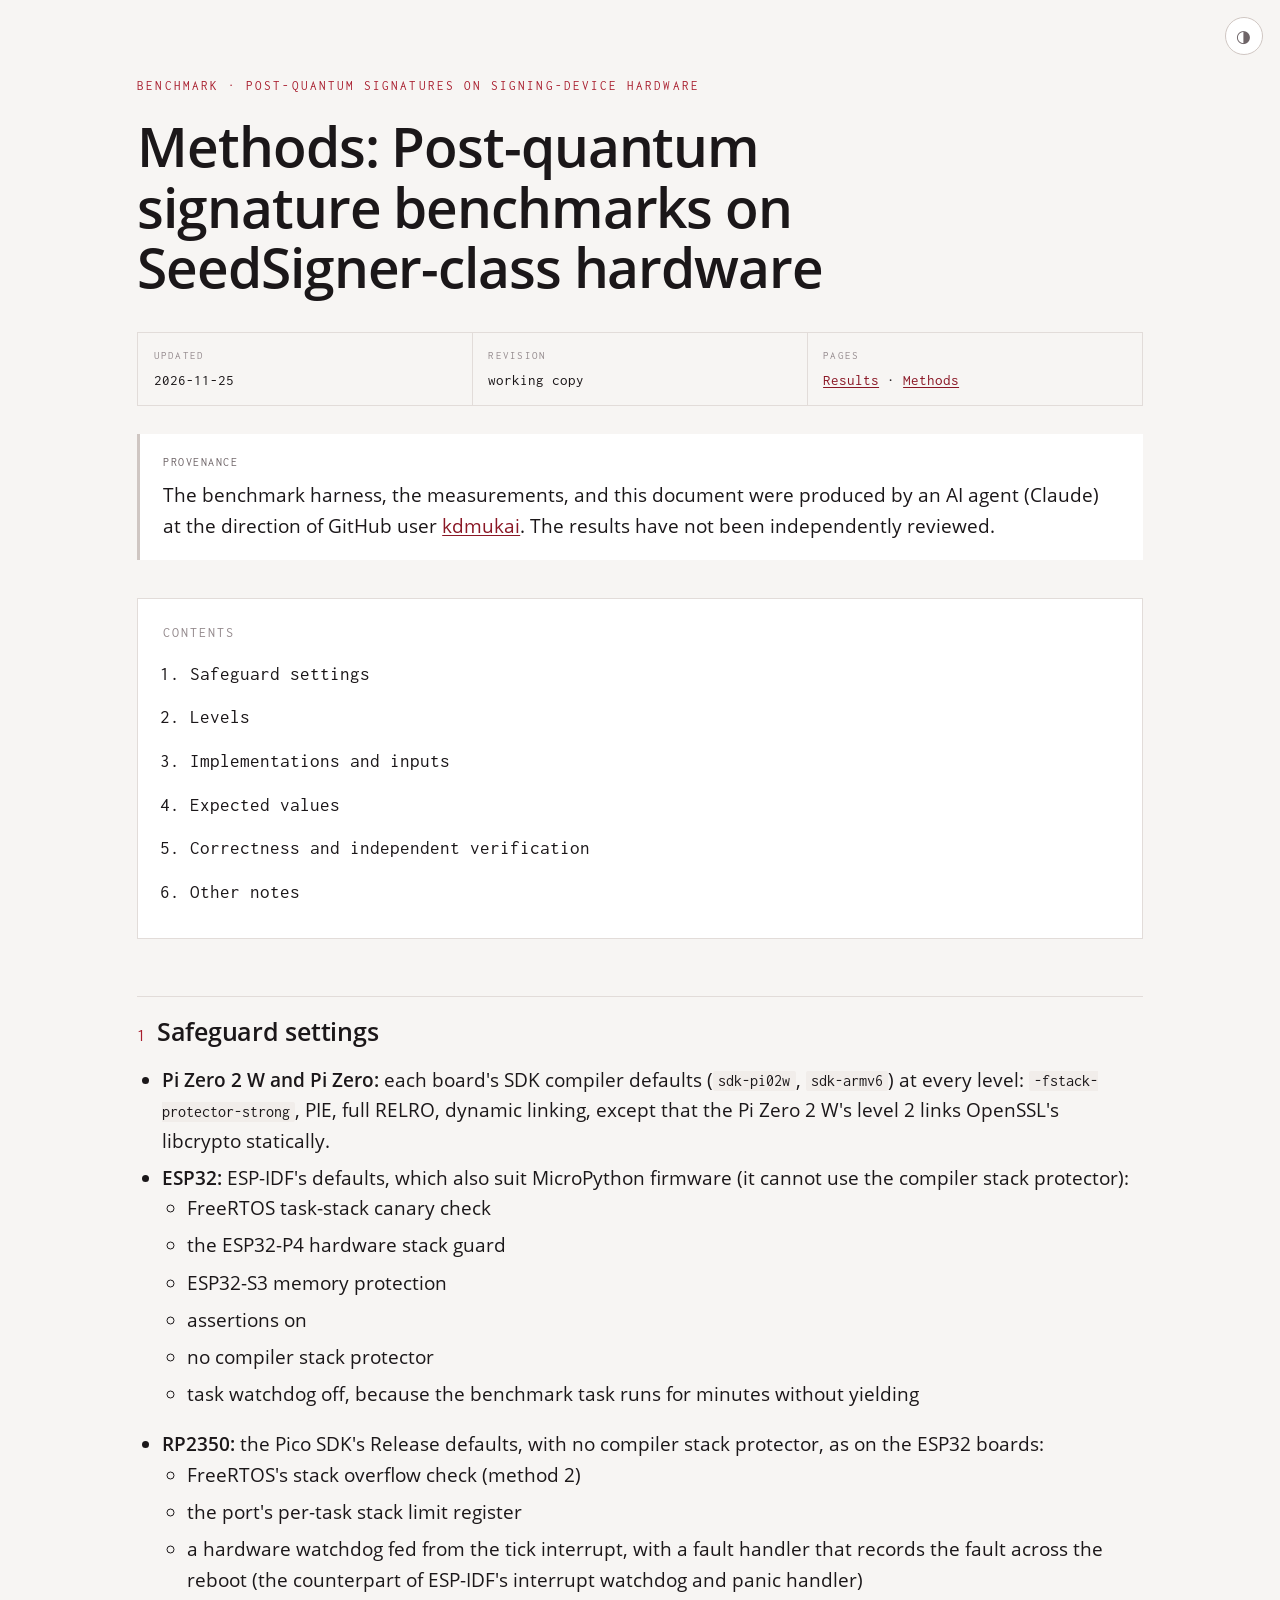
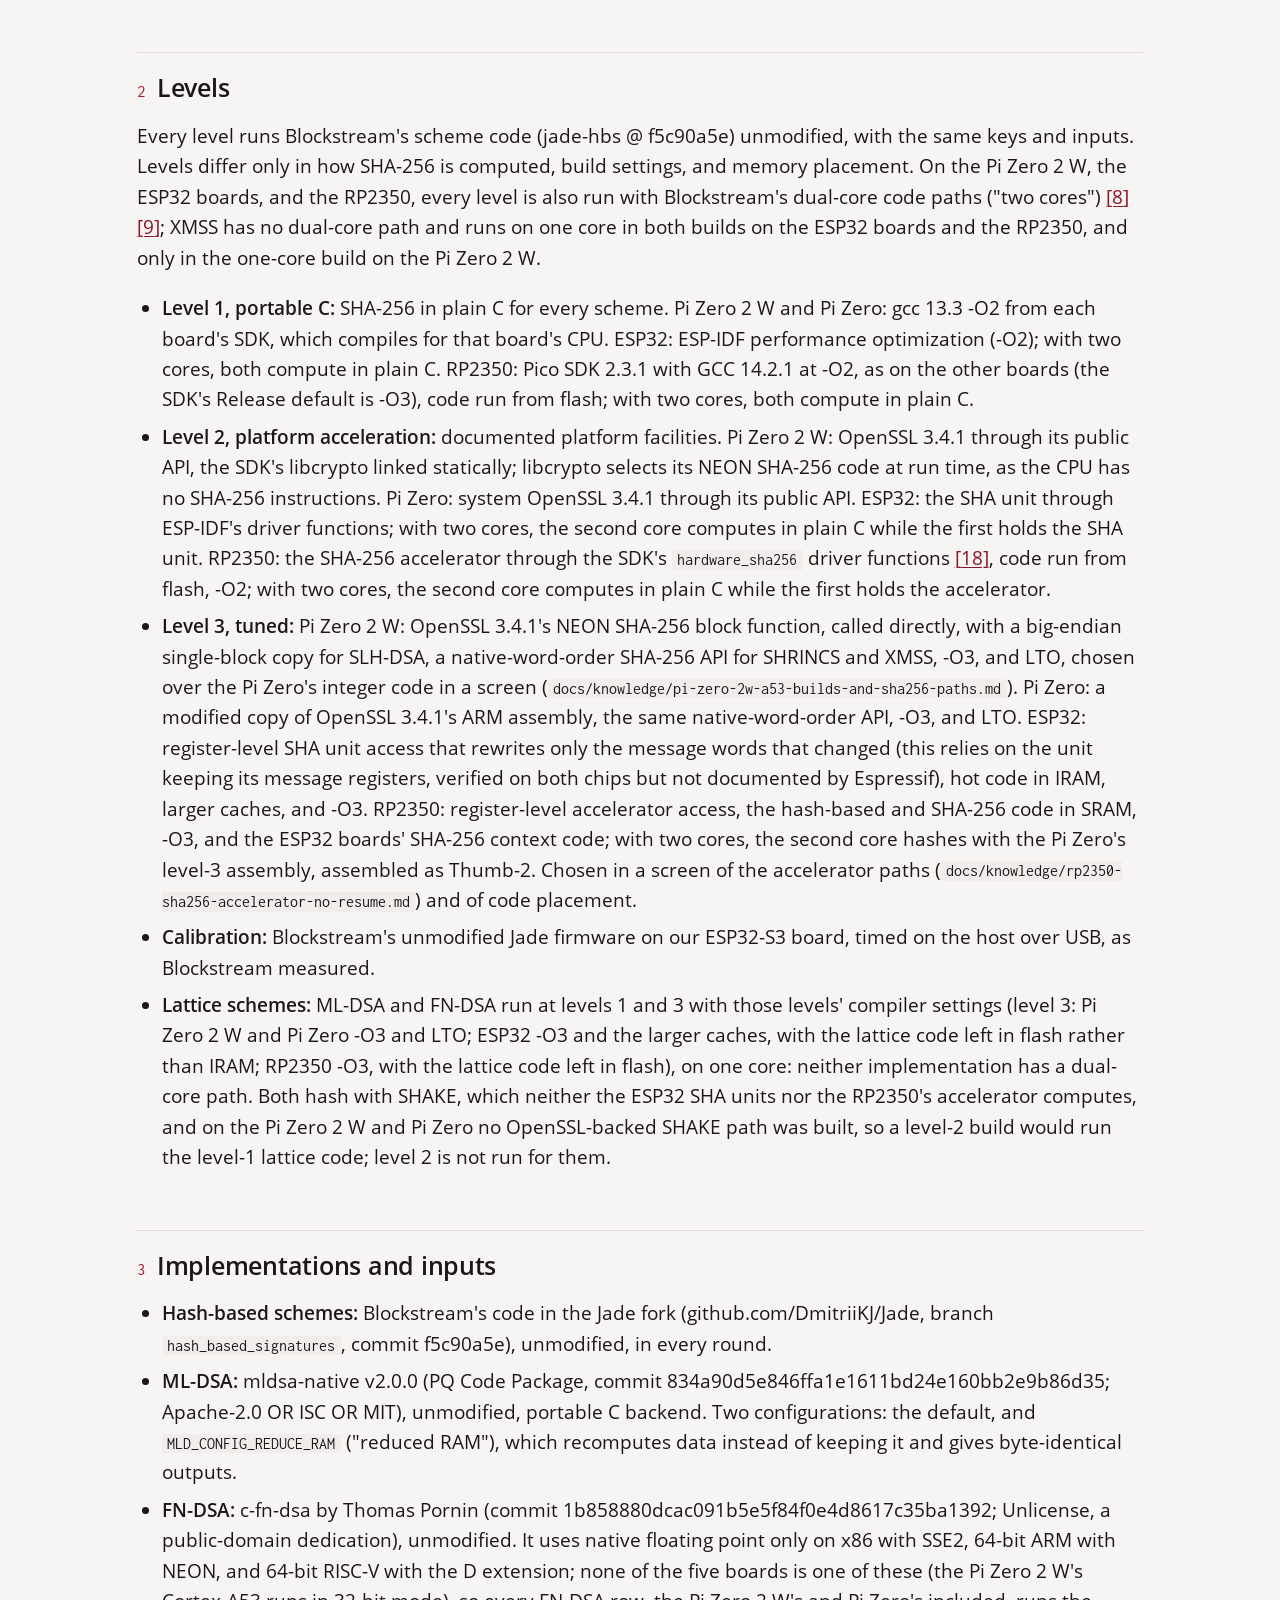
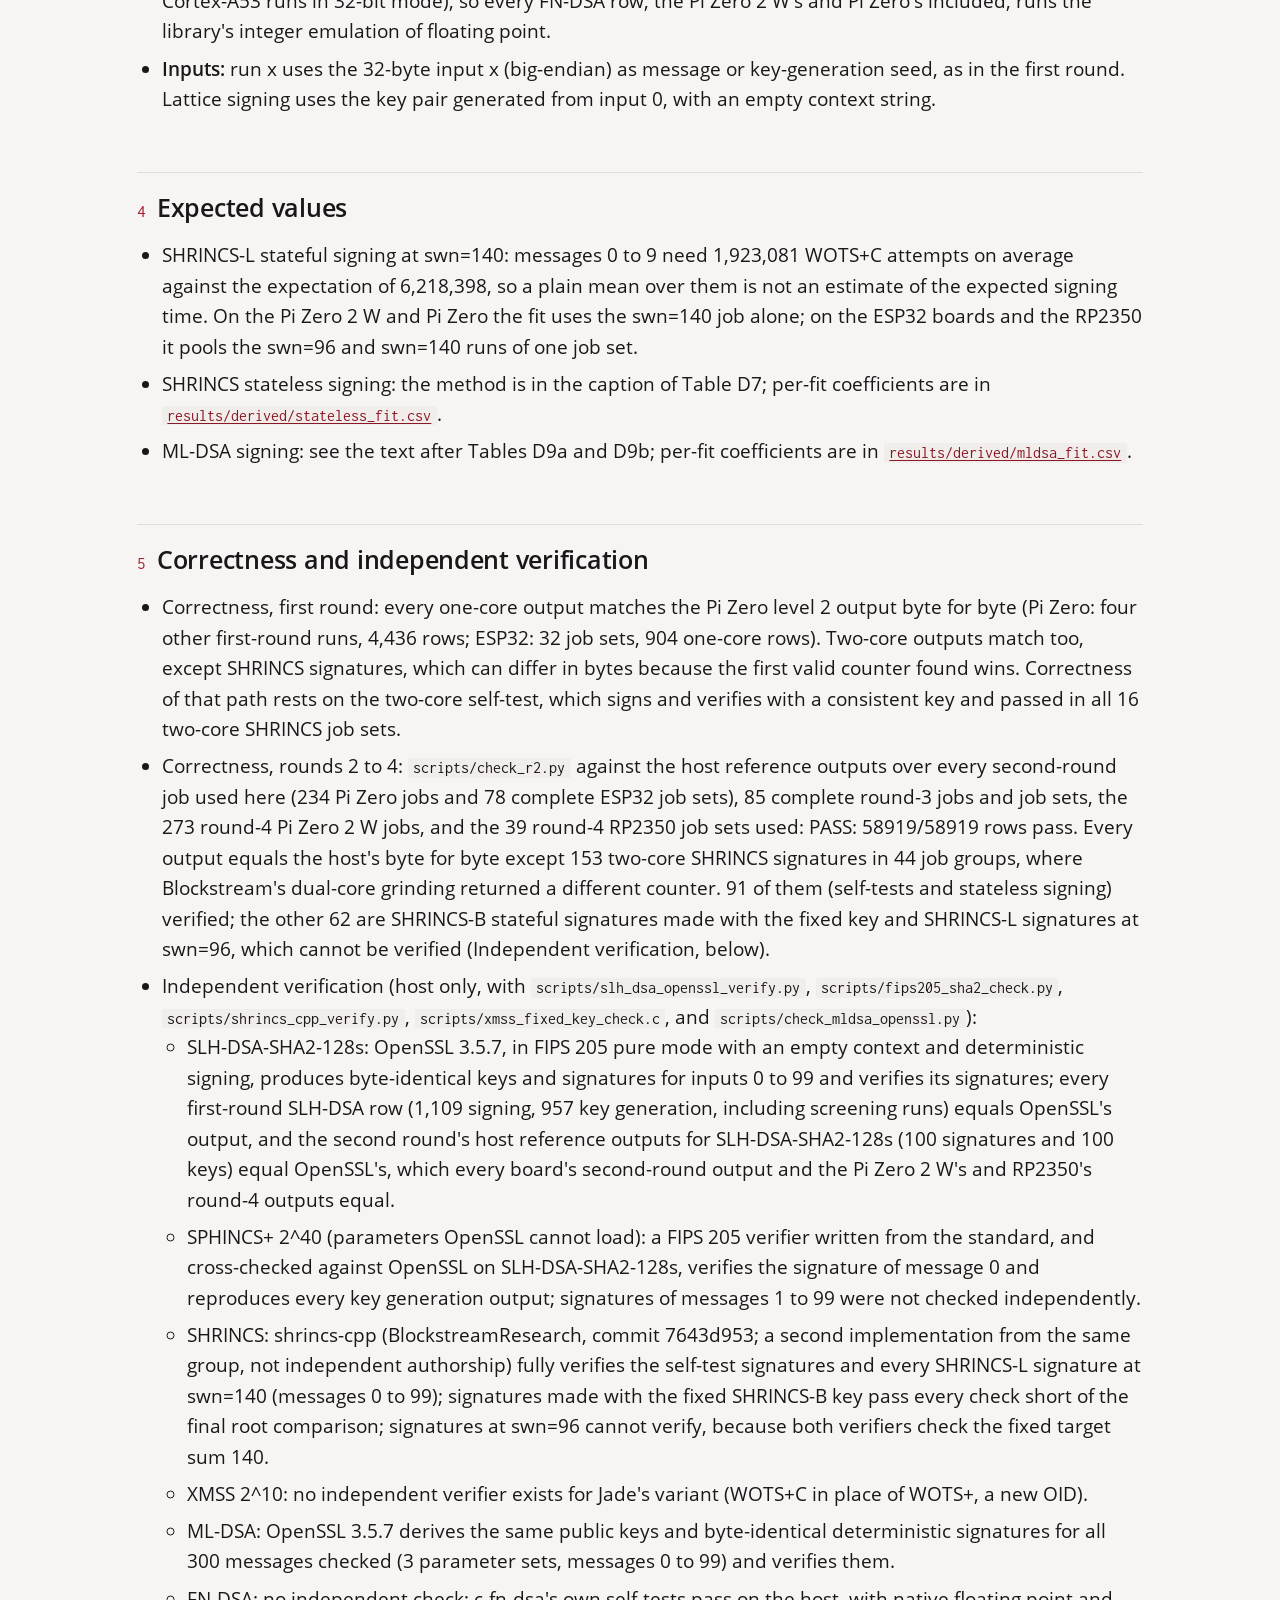
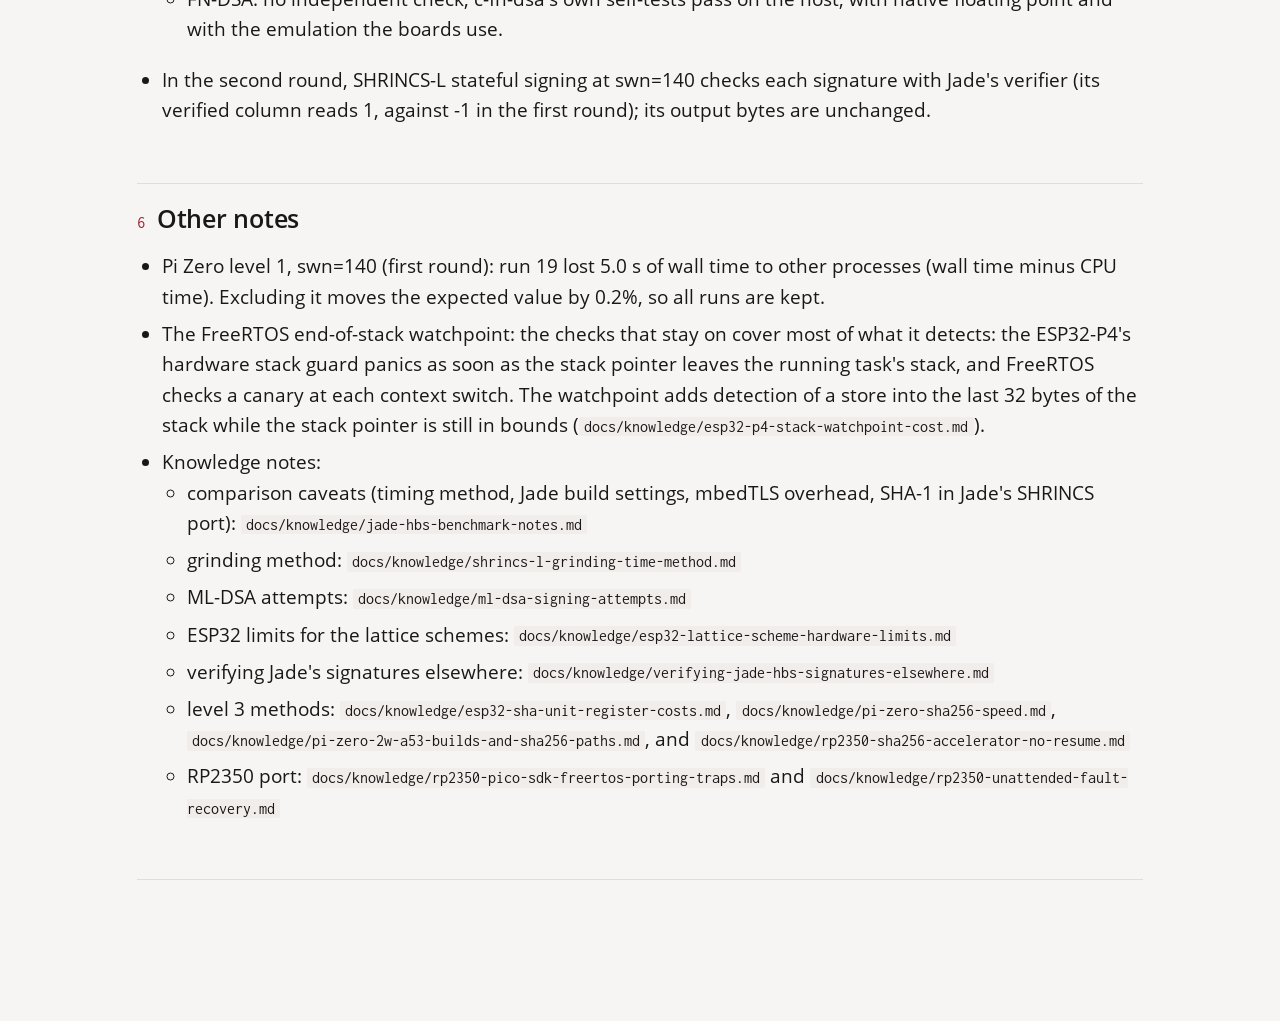
==== methods.html @ 415ad028 "Initial publication: post-quantum signature benchmarks on five boards Benchmark harnesses for the Pi" ====
<!doctype html>
<html lang="en">
<head>
<meta charset="utf-8">
<meta name="viewport" content="width=device-width, initial-scale=1">
<title>Methods: Post-quantum signature benchmarks on SeedSigner-class hardware</title>
<link rel="stylesheet" href="assets/fonts.css">
<link rel="stylesheet" href="assets/series.css">
<style>
/* Page width (owner, 2026-11-24): the series' 72ch column is narrow on a desktop screen.
   55rem is close to GitHub's 980px content width at the laptop font size; phones are
   unaffected, since the column already fills the screen there. */
:root{ --measure:55rem; }
.tablewrap td.num, .tablewrap th.num{ text-align:right; }
.tablewrap th{ white-space:normal; font-family:var(--sans); font-size:.86rem;
  letter-spacing:0; text-transform:none; color:var(--ink); font-weight:650;
  line-height:1.3; vertical-align:bottom; }
.tablewrap .nw{ white-space:nowrap; }
.tablewrap tr.gap td{ height:1.1rem; padding:0; border:0; background:none; }
.tablewrap td.child{ padding-left:1.9rem; }
.tablewrap.summary{ max-width:36rem; }
.tablewrap.summary table{ font-size:1.12rem; }
.tablewrap.summary td{ padding:.6rem 1rem; vertical-align:baseline; }
.tablewrap.summary td.child{ padding-left:2rem; }
.tablewrap.summary td.num{ font-family:var(--sans); font-size:1.4rem; font-weight:700;
  color:var(--ink); font-variant-numeric:tabular-nums; }
:root{ --gain:#00875a; --loss:#d64545; }
@media (prefers-color-scheme:dark){ :root:not([data-theme="light"]){ --gain:#1fa37f;
  --loss:#e35d5d; } }
:root[data-theme="dark"]{ --gain:#1fa37f; --loss:#e35d5d; }
.cbars{ margin:1.6rem 0; }
.cbar-title{ font-family:var(--sans); font-size:1.12rem; font-weight:700; line-height:1.35;
  color:var(--ink); padding:.7rem .75rem .65rem; background:var(--raised);
  border-top:3px solid var(--accent); }
.cbar-grid{ display:grid; grid-template-columns:max-content 1fr; }
.cbar-row{ display:contents; }
.cbar-name, .cbar-plot{ border-bottom:1px solid var(--rule); }
.cbar-name{ padding:.55rem .75rem; font-size:1.04rem; line-height:1.3; white-space:nowrap;
  display:flex; align-items:center; }
.cbar-plot{ position:relative; min-height:2.6rem; }
.cbar-plot::before{ content:""; position:absolute; top:0; bottom:-1px; left:var(--x0);
  margin-left:-1px; border-left:2px solid var(--ink); }
.cbar-axis .cbar-name, .cbar-axis .cbar-plot{ border-bottom:1px solid var(--rule-strong); }
.cbar-axis .cbar-plot{ min-height:2rem; }
@media (max-width:560px){
  .cbar-grid{ grid-template-columns:1fr; }
  .cbar-name{ white-space:normal; border-bottom:0; padding:.5rem .5rem 0; }
  .cbar-axis .cbar-name{ display:none; }
  .cbar-plot{ min-height:2.3rem; }
}
.cbar{ position:absolute; top:50%; height:20px; margin-top:-10px; }
.cbar.up{ background:var(--gain); border-radius:0 4px 4px 0; }
.cbar.down{ background:var(--loss); border-radius:4px 0 0 4px; }
.cbar-break{ position:absolute; top:-4px; bottom:-4px; width:6px; margin-left:-3px;
  background:var(--ground); transform:skewX(-24deg); }
.cbar-val, .cbar-dir{ position:absolute; top:50%; transform:translateY(-50%);
  white-space:nowrap; }
.cbar-val{ font-weight:700; font-size:1.12rem; color:var(--ink);
  font-variant-numeric:tabular-nums; }
.cbar-val.muted{ font-weight:400; color:var(--muted); font-size:1rem; }
.cbar-dir{ font-size:.82rem; color:var(--muted); }
.cbar-note{ font-size:.82rem; color:var(--muted); margin:.6rem 0 .3rem; }
.cbar-table summary{ cursor:pointer; font-size:.86rem; color:var(--muted); }
.tablewrap.summary td.num.up{ color:var(--pass); }
.tablewrap.summary td.num.down{ color:var(--accent); }
.tablewrap.summary th{ font-size:1rem; }
.tablewrap.summary caption{ font-size:1.12rem; }
.tablewrap caption{ caption-side:top; text-align:left; font-family:var(--sans);
  font-size:1rem; font-weight:700; line-height:1.35; color:var(--ink);
  padding:.7rem .75rem .65rem; background:var(--raised);
  border-top:3px solid var(--accent); }
.tablewrap tr.group td{ background:var(--raised); color:var(--ink); padding-top:.5rem;
  padding-bottom:.5rem; border-top:1px solid var(--rule-strong);
  border-bottom:1px solid var(--rule-strong); }
.tablewrap .fnwrap{ white-space:normal; }
section.footnotes{ margin-top:3rem; font-size:.86rem; color:var(--muted); }
section.footnotes ol{ padding-left:1.4rem; }
hr.footnotes-sep{ border:0; border-top:1px solid var(--rule); margin:3rem 0 1rem; }
.footnote-ref a, .footnote-backref{ text-decoration:none; }
</style>
</head>
<body>
<button class="themetoggle" type="button" aria-label="Toggle light and dark theme">&#9681;</button>
<div class="wrap">

<header class="masthead">
  <p class="eyebrow">Benchmark &middot; Post-quantum signatures on signing-device hardware</p>
  <h1>Methods: Post-quantum signature benchmarks on SeedSigner-class hardware</h1>
  <dl class="meta">
    <div><dt>Updated</dt><dd>2026-11-25</dd></div>
    <div><dt>Revision</dt><dd><span data-deploy-rev>working copy</span></dd></div>
    <div><dt>Pages</dt><dd><a href="index.html">Results</a> &middot; <a href="methods.html">Methods</a></dd></div>
  </dl>
  <div class="note"><span class="tag">Provenance</span>
  <p>The benchmark harness, the measurements, and this document were produced by an AI agent (Claude) at the direction of GitHub user <a href="https://github.com/kdmukai">kdmukai</a>. The results have not been independently reviewed.</p></div>
</header>

<nav class="toc">
  <span class="tag">Contents</span>
  <ol start="1">
    <li><a href="#safeguard-settings">Safeguard settings</a></li>
    <li><a href="#levels">Levels</a></li>
    <li><a href="#implementations-and-inputs">Implementations and inputs</a></li>
    <li><a href="#expected-values">Expected values</a></li>
    <li><a href="#correctness-and-independent-verification">Correctness and independent verification</a></li>
    <li><a href="#other-notes">Other notes</a></li>
  </ol>
</nav>

<h2 id="safeguard-settings"><a class="anchor" href="#safeguard-settings"><span class="num">1</span>Safeguard settings</a></h2>
<ul>
<li><strong>Pi Zero 2 W and Pi Zero:</strong> each board's SDK compiler defaults (<code>sdk-pi02w</code>,
<code>sdk-armv6</code>) at every level: <code>-fstack-protector-strong</code>, PIE, full RELRO, dynamic
linking, except that the Pi Zero 2 W's level 2 links OpenSSL's libcrypto statically.</li>
<li><strong>ESP32:</strong> ESP-IDF's defaults, which also suit MicroPython firmware (it cannot use the
compiler stack protector):
<ul>
<li>FreeRTOS task-stack canary check</li>
<li>the ESP32-P4 hardware stack guard</li>
<li>ESP32-S3 memory protection</li>
<li>assertions on</li>
<li>no compiler stack protector</li>
<li>task watchdog off, because the benchmark task runs for minutes without yielding</li>
</ul>
</li>
<li><strong>RP2350:</strong> the Pico SDK's Release defaults, with no compiler stack protector, as on the
ESP32 boards:
<ul>
<li>FreeRTOS's stack overflow check (method 2)</li>
<li>the port's per-task stack limit register</li>
<li>a hardware watchdog fed from the tick interrupt, with a fault handler that records the
fault across the reboot (the counterpart of ESP-IDF's interrupt watchdog and panic
handler)</li>
</ul>
</li>
</ul>
<h2 id="levels"><a class="anchor" href="#levels"><span class="num">2</span>Levels</a></h2>
<p>Every level runs Blockstream's scheme code (jade-hbs @ f5c90a5e) unmodified, with the same
keys and inputs. Levels differ only in how SHA-256 is computed, build settings, and memory
placement. On the Pi Zero 2 W, the ESP32 boards, and the RP2350, every level is also run
with Blockstream's dual-core code paths (&quot;two cores&quot;) <a class="fnref" href="index.html#fn-8">[8]</a> <a class="fnref" href="index.html#fn-9">[9]</a>; XMSS has no dual-core path
and runs on one core in both builds on the ESP32 boards and the RP2350, and only in the
one-core build on the Pi Zero 2 W.</p>
<ul>
<li><strong>Level 1, portable C:</strong> SHA-256 in plain C for every scheme. Pi Zero 2 W and Pi Zero:
gcc 13.3 -O2 from each board's SDK, which compiles for that board's CPU. ESP32: ESP-IDF
performance optimization (-O2); with two cores, both compute in plain C. RP2350: Pico
SDK 2.3.1 with GCC 14.2.1 at -O2, as on the other boards (the SDK's Release default is
-O3), code run from flash; with two cores, both compute in plain C.</li>
<li><strong>Level 2, platform acceleration:</strong> documented platform facilities. Pi Zero 2 W: OpenSSL
3.4.1 through its public API, the SDK's libcrypto linked statically; libcrypto selects
its NEON SHA-256 code at run time, as the CPU has no SHA-256 instructions. Pi Zero:
system OpenSSL 3.4.1 through its public API. ESP32: the SHA unit through ESP-IDF's
driver functions; with two cores, the second core computes in plain C while the first
holds the SHA unit. RP2350: the SHA-256 accelerator through the SDK's <code>hardware_sha256</code>
driver functions <a class="fnref" href="index.html#fn-18">[18]</a>, code run from flash, -O2; with two cores, the second core
computes in plain C while the first holds the accelerator.</li>
<li><strong>Level 3, tuned:</strong> Pi Zero 2 W: OpenSSL 3.4.1's NEON SHA-256 block function, called
directly, with a big-endian single-block copy for SLH-DSA, a native-word-order SHA-256
API for SHRINCS and XMSS, -O3, and LTO, chosen over the Pi Zero's integer code in a
screen (<code>docs/knowledge/pi-zero-2w-a53-builds-and-sha256-paths.md</code>). Pi Zero: a modified
copy of OpenSSL 3.4.1's ARM assembly, the same native-word-order API, -O3, and LTO.
ESP32: register-level SHA unit access that rewrites only the message words that changed
(this relies on the unit keeping its message registers, verified on both chips but not
documented by Espressif), hot code in IRAM, larger caches, and -O3. RP2350:
register-level accelerator access, the hash-based and SHA-256 code in SRAM, -O3, and the
ESP32 boards' SHA-256 context code; with two cores, the second core hashes with the Pi
Zero's level-3 assembly, assembled as Thumb-2. Chosen in a screen of the accelerator
paths (<code>docs/knowledge/rp2350-sha256-accelerator-no-resume.md</code>) and of code placement.</li>
<li><strong>Calibration:</strong> Blockstream's unmodified Jade firmware on our ESP32-S3 board, timed on
the host over USB, as Blockstream measured.</li>
<li><strong>Lattice schemes:</strong> ML-DSA and FN-DSA run at levels 1 and 3 with those levels' compiler
settings (level 3: Pi Zero 2 W and Pi Zero -O3 and LTO; ESP32 -O3 and the larger caches,
with the lattice code left in flash rather than IRAM; RP2350 -O3, with the lattice code
left in flash), on one core: neither implementation has a dual-core path. Both hash with
SHAKE, which neither the ESP32 SHA units nor the RP2350's accelerator computes, and on
the Pi Zero 2 W and Pi Zero no OpenSSL-backed SHAKE path was built, so a level-2 build
would run the level-1 lattice code; level 2 is not run for them.</li>
</ul>
<h2 id="implementations-and-inputs"><a class="anchor" href="#implementations-and-inputs"><span class="num">3</span>Implementations and inputs</a></h2>
<ul>
<li><strong>Hash-based schemes:</strong> Blockstream's code in the Jade fork (github.com/DmitriiKJ/Jade,
branch <code>hash_based_signatures</code>, commit f5c90a5e), unmodified, in every round.</li>
<li><strong>ML-DSA:</strong> mldsa-native v2.0.0 (PQ Code Package, commit
834a90d5e846ffa1e1611bd24e160bb2e9b86d35; Apache-2.0 OR ISC OR MIT), unmodified,
portable C backend. Two configurations: the default, and <code>MLD_CONFIG_REDUCE_RAM</code>
(&quot;reduced RAM&quot;), which recomputes data instead of keeping it and gives byte-identical
outputs.</li>
<li><strong>FN-DSA:</strong> c-fn-dsa by Thomas Pornin (commit 1b858880dcac091b5e5f84f0e4d8617c35ba1392;
Unlicense, a public-domain dedication), unmodified. It uses native floating point only
on x86 with SSE2, 64-bit ARM with NEON, and 64-bit RISC-V with the D extension; none of
the five boards is one of these (the Pi Zero 2 W's Cortex-A53 runs in 32-bit mode), so
every FN-DSA row, the Pi Zero 2 W's and Pi Zero's included, runs the library's integer
emulation of floating point.</li>
<li><strong>Inputs:</strong> run x uses the 32-byte input x (big-endian) as message or key-generation
seed, as in the first round. Lattice signing uses the key pair generated from input 0,
with an empty context string.</li>
</ul>
<h2 id="expected-values"><a class="anchor" href="#expected-values"><span class="num">4</span>Expected values</a></h2>
<ul>
<li>SHRINCS-L stateful signing at swn=140: messages 0 to 9 need 1,923,081 WOTS+C attempts on
average against the expectation of 6,218,398, so a plain mean over them is not an
estimate of the expected signing time. On the Pi Zero 2 W and Pi Zero the fit uses the
swn=140 job alone; on the ESP32 boards and the RP2350 it pools the swn=96 and swn=140
runs of one job set.</li>
<li>SHRINCS stateless signing: the method is in the caption of Table D7; per-fit
coefficients are in <a href="results/derived/stateless_fit.csv"><code>results/derived/stateless_fit.csv</code></a>.</li>
<li>ML-DSA signing: see the text after Tables D9a and D9b; per-fit coefficients are in
<a href="results/derived/mldsa_fit.csv"><code>results/derived/mldsa_fit.csv</code></a>.</li>
</ul>
<h2 id="correctness-and-independent-verification"><a class="anchor" href="#correctness-and-independent-verification"><span class="num">5</span>Correctness and independent verification</a></h2>
<ul>
<li>Correctness, first round: every one-core output matches the Pi Zero level 2 output byte
for byte (Pi Zero: four other first-round runs, 4,436 rows; ESP32: 32 job sets, 904
one-core rows). Two-core outputs match too, except SHRINCS signatures, which can differ
in bytes because the first valid counter found wins. Correctness of that path rests on
the two-core self-test, which signs and verifies with a consistent key and passed in all
16 two-core SHRINCS job sets.</li>
<li>Correctness, rounds 2 to 4: <code>scripts/check_r2.py</code> against the host reference outputs
over every second-round job used here (234 Pi Zero jobs and 78 complete ESP32 job sets),
85 complete round-3 jobs and job sets, the 273 round-4 Pi Zero 2 W jobs, and the 39
round-4 RP2350 job sets used: PASS: 58919/58919 rows pass. Every output equals the
host's byte for byte except 153 two-core SHRINCS signatures in 44 job groups, where
Blockstream's dual-core grinding returned a different counter. 91 of them (self-tests
and stateless signing) verified; the other 62 are SHRINCS-B stateful signatures made
with the fixed key and SHRINCS-L signatures at swn=96, which cannot be verified
(Independent verification, below).</li>
<li>Independent verification (host only, with <code>scripts/slh_dsa_openssl_verify.py</code>,
<code>scripts/fips205_sha2_check.py</code>, <code>scripts/shrincs_cpp_verify.py</code>,
<code>scripts/xmss_fixed_key_check.c</code>, and <code>scripts/check_mldsa_openssl.py</code>):
<ul>
<li>SLH-DSA-SHA2-128s: OpenSSL 3.5.7, in FIPS 205 pure mode with an empty context and
deterministic signing, produces byte-identical keys and signatures for inputs 0 to 99
and verifies its signatures; every first-round SLH-DSA row (1,109 signing, 957 key
generation, including screening runs) equals OpenSSL's output, and the second round's
host reference outputs for SLH-DSA-SHA2-128s (100 signatures and 100 keys) equal
OpenSSL's, which every board's second-round output and the Pi Zero 2 W's and RP2350's
round-4 outputs equal.</li>
<li>SPHINCS+ 2^40 (parameters OpenSSL cannot load): a FIPS 205 verifier written from the
standard, and cross-checked against OpenSSL on SLH-DSA-SHA2-128s, verifies the
signature of message 0 and reproduces every key generation output; signatures of
messages 1 to 99 were not checked independently.</li>
<li>SHRINCS: shrincs-cpp (BlockstreamResearch, commit 7643d953; a second implementation
from the same group, not independent authorship) fully verifies the self-test
signatures and every SHRINCS-L signature at swn=140 (messages 0 to 99); signatures
made with the fixed SHRINCS-B key pass every check short of the final root comparison;
signatures at swn=96 cannot verify, because both verifiers check the fixed target sum
140.</li>
<li>XMSS 2^10: no independent verifier exists for Jade's variant (WOTS+C in place of
WOTS+, a new OID).</li>
<li>ML-DSA: OpenSSL 3.5.7 derives the same public keys and byte-identical deterministic
signatures for all 300 messages checked (3 parameter sets, messages 0 to 99) and
verifies them.</li>
<li>FN-DSA: no independent check; c-fn-dsa's own self-tests pass on the host, with native
floating point and with the emulation the boards use.</li>
</ul>
</li>
<li>In the second round, SHRINCS-L stateful signing at swn=140 checks each signature with
Jade's verifier (its verified column reads 1, against -1 in the first round); its output
bytes are unchanged.</li>
</ul>
<h2 id="other-notes"><a class="anchor" href="#other-notes"><span class="num">6</span>Other notes</a></h2>
<ul>
<li>Pi Zero level 1, swn=140 (first round): run 19 lost 5.0 s of wall time to other
processes (wall time minus CPU time). Excluding it moves the expected value by 0.2%, so
all runs are kept.</li>
<li>The FreeRTOS end-of-stack watchpoint: the checks that stay on cover most of what it
detects: the ESP32-P4's hardware stack guard panics as soon as the stack pointer leaves
the running task's stack, and FreeRTOS checks a canary at each context switch. The
watchpoint adds detection of a store into the last 32 bytes of the stack while the stack
pointer is still in bounds (<code>docs/knowledge/esp32-p4-stack-watchpoint-cost.md</code>).</li>
<li>Knowledge notes:
<ul>
<li>comparison caveats (timing method, Jade build settings, mbedTLS overhead, SHA-1 in
Jade's SHRINCS port): <code>docs/knowledge/jade-hbs-benchmark-notes.md</code></li>
<li>grinding method: <code>docs/knowledge/shrincs-l-grinding-time-method.md</code></li>
<li>ML-DSA attempts: <code>docs/knowledge/ml-dsa-signing-attempts.md</code></li>
<li>ESP32 limits for the lattice schemes:
<code>docs/knowledge/esp32-lattice-scheme-hardware-limits.md</code></li>
<li>verifying Jade's signatures elsewhere:
<code>docs/knowledge/verifying-jade-hbs-signatures-elsewhere.md</code></li>
<li>level 3 methods: <code>docs/knowledge/esp32-sha-unit-register-costs.md</code>,
<code>docs/knowledge/pi-zero-sha256-speed.md</code>,
<code>docs/knowledge/pi-zero-2w-a53-builds-and-sha256-paths.md</code>, and
<code>docs/knowledge/rp2350-sha256-accelerator-no-resume.md</code></li>
<li>RP2350 port: <code>docs/knowledge/rp2350-pico-sdk-freertos-porting-traps.md</code> and
<code>docs/knowledge/rp2350-unattended-fault-recovery.md</code></li>
</ul>
</li>
</ul>


<footer></footer>
</div>
<script>
(function () {
  var b = document.querySelector('.themetoggle');
  if (!b) return;
  b.addEventListener('click', function () {
    var cur = document.documentElement.getAttribute('data-theme');
    if (!cur) cur = window.matchMedia('(prefers-color-scheme: dark)').matches ? 'dark' : 'light';
    document.documentElement.setAttribute('data-theme', cur === 'dark' ? 'light' : 'dark');
  });
})();
</script>
</body>
</html>
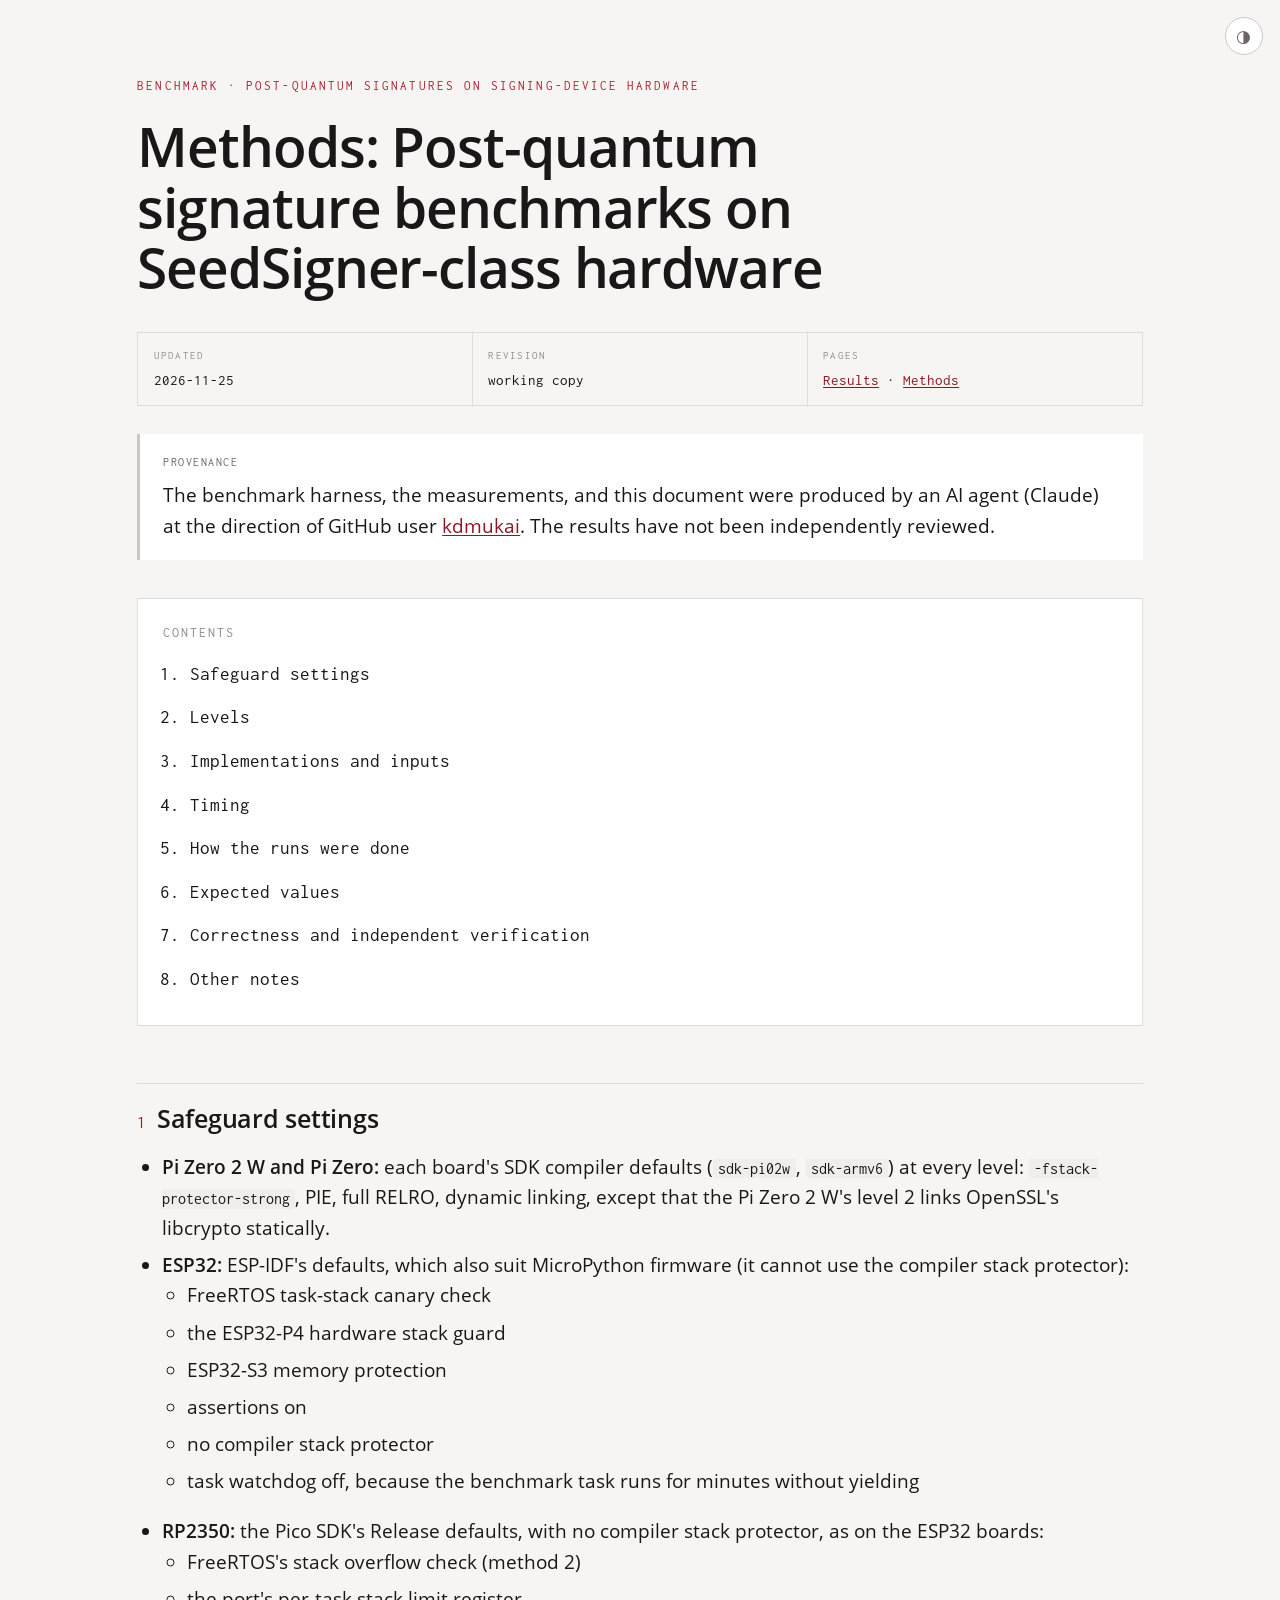
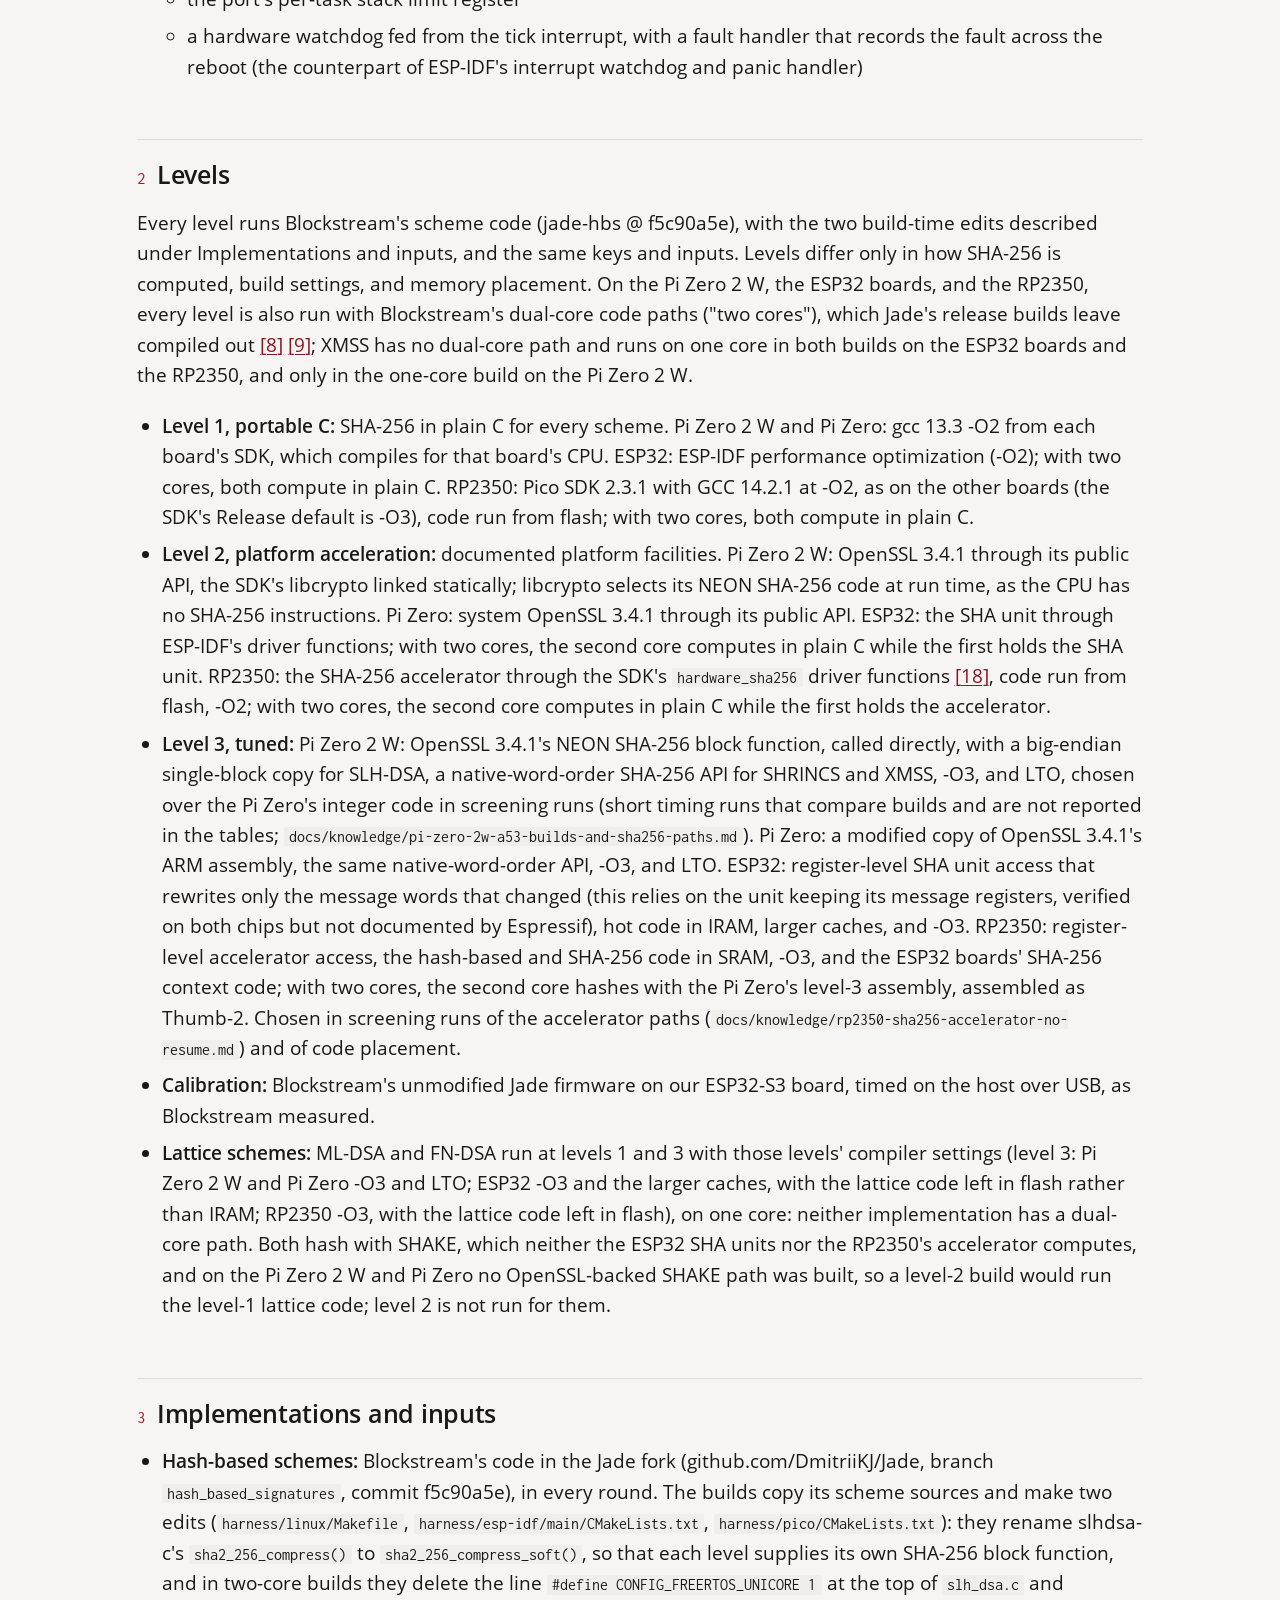
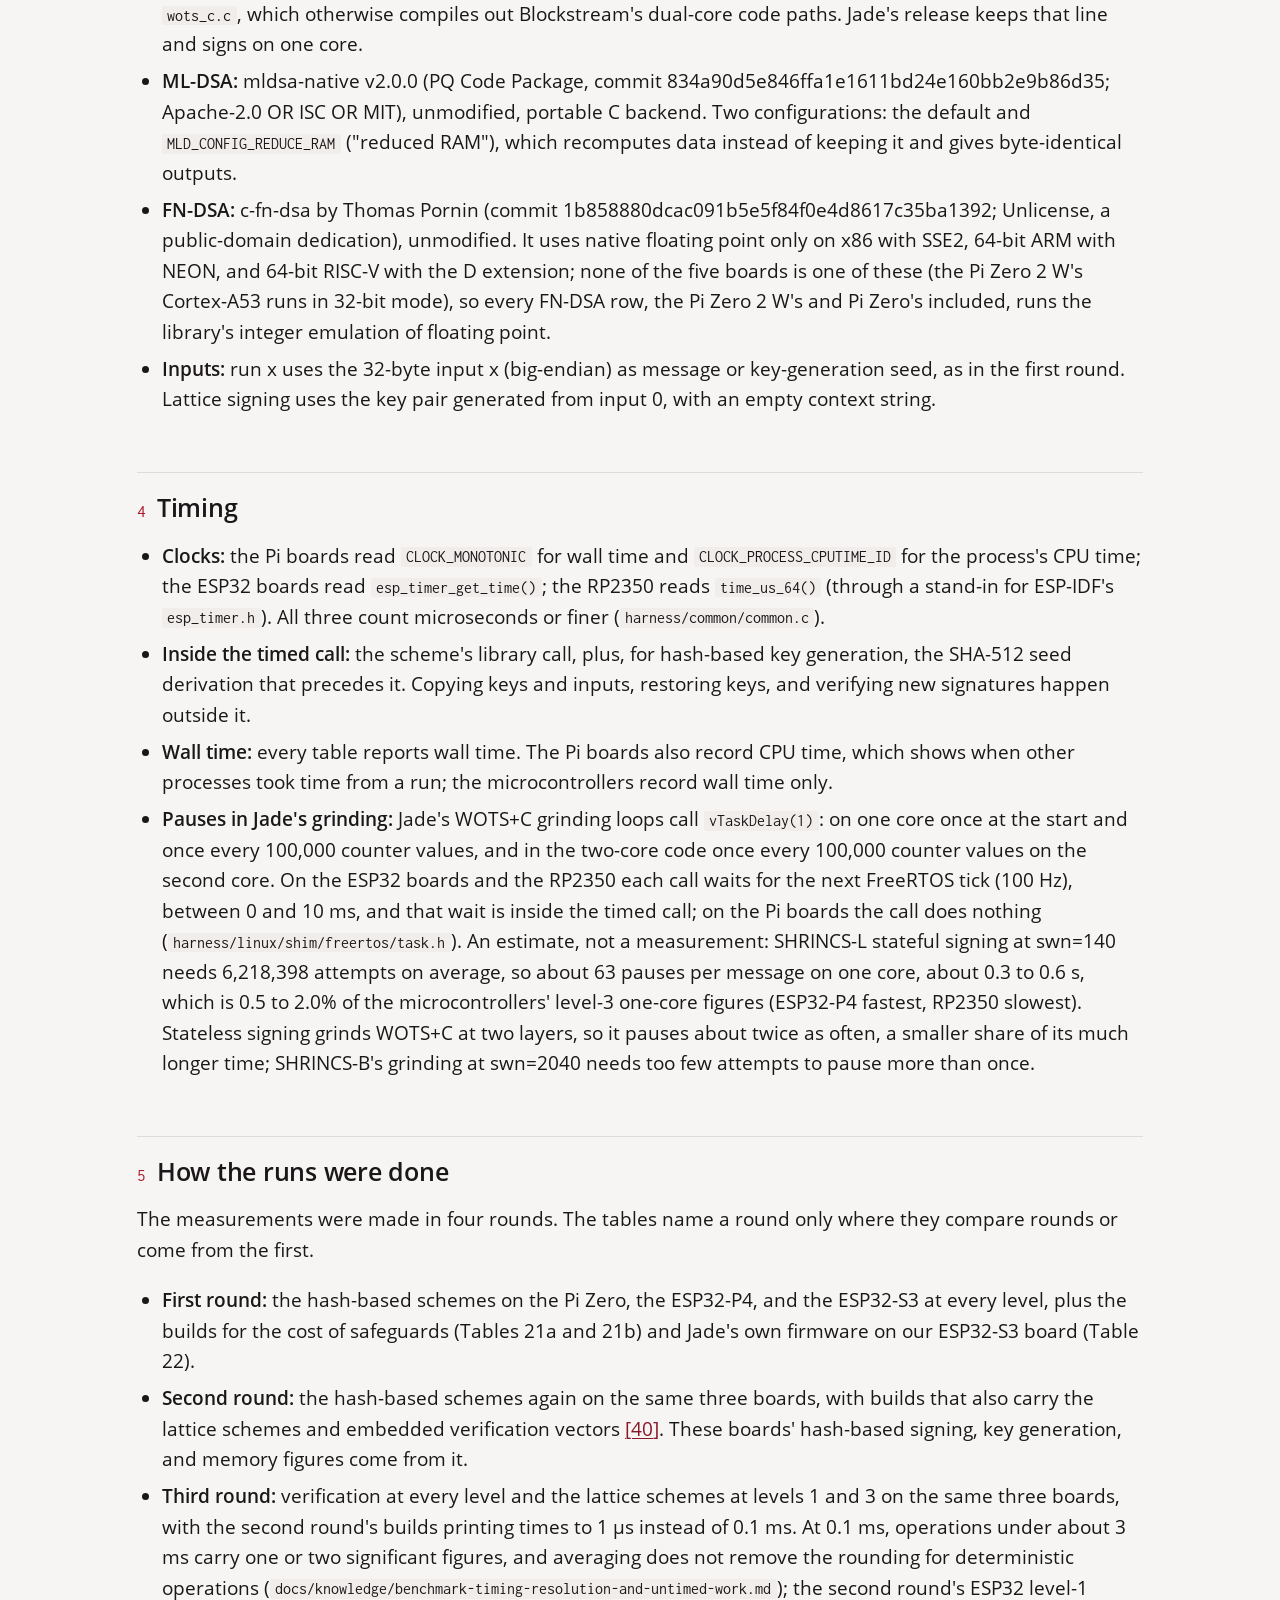
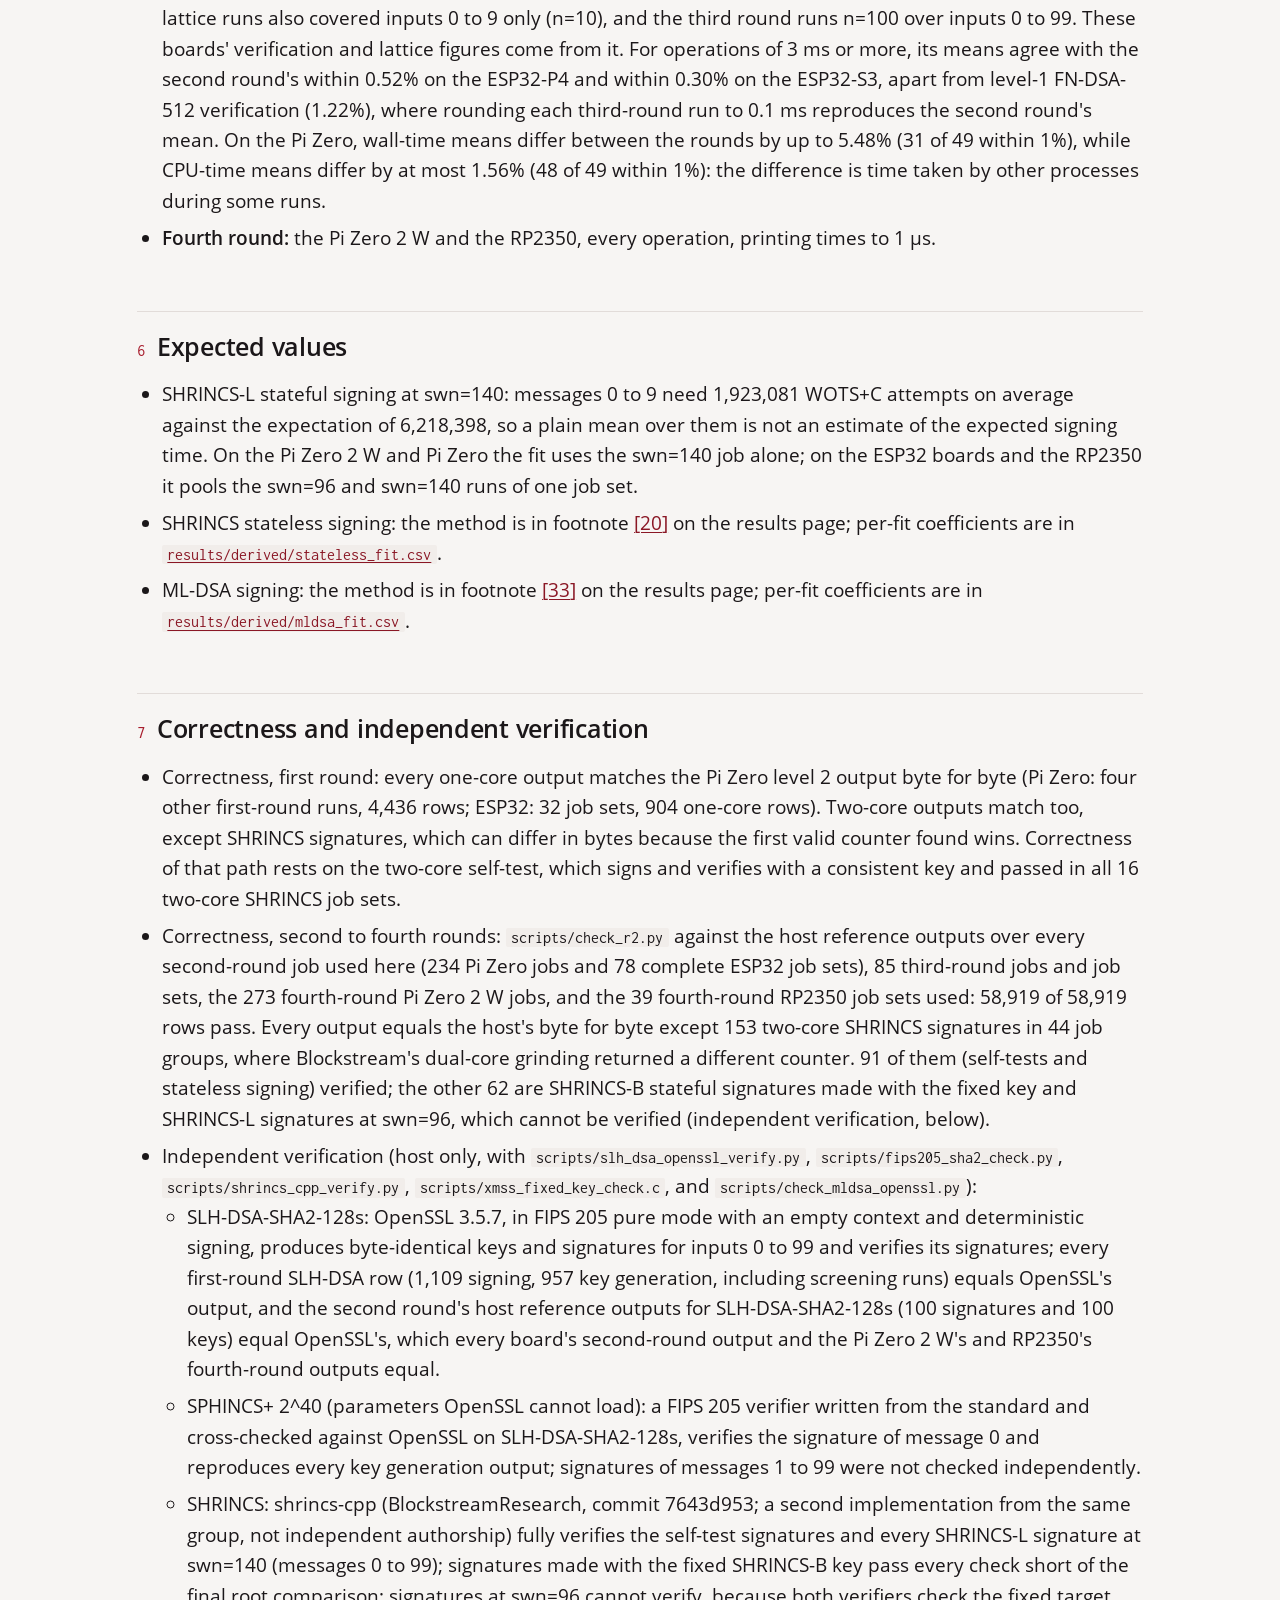
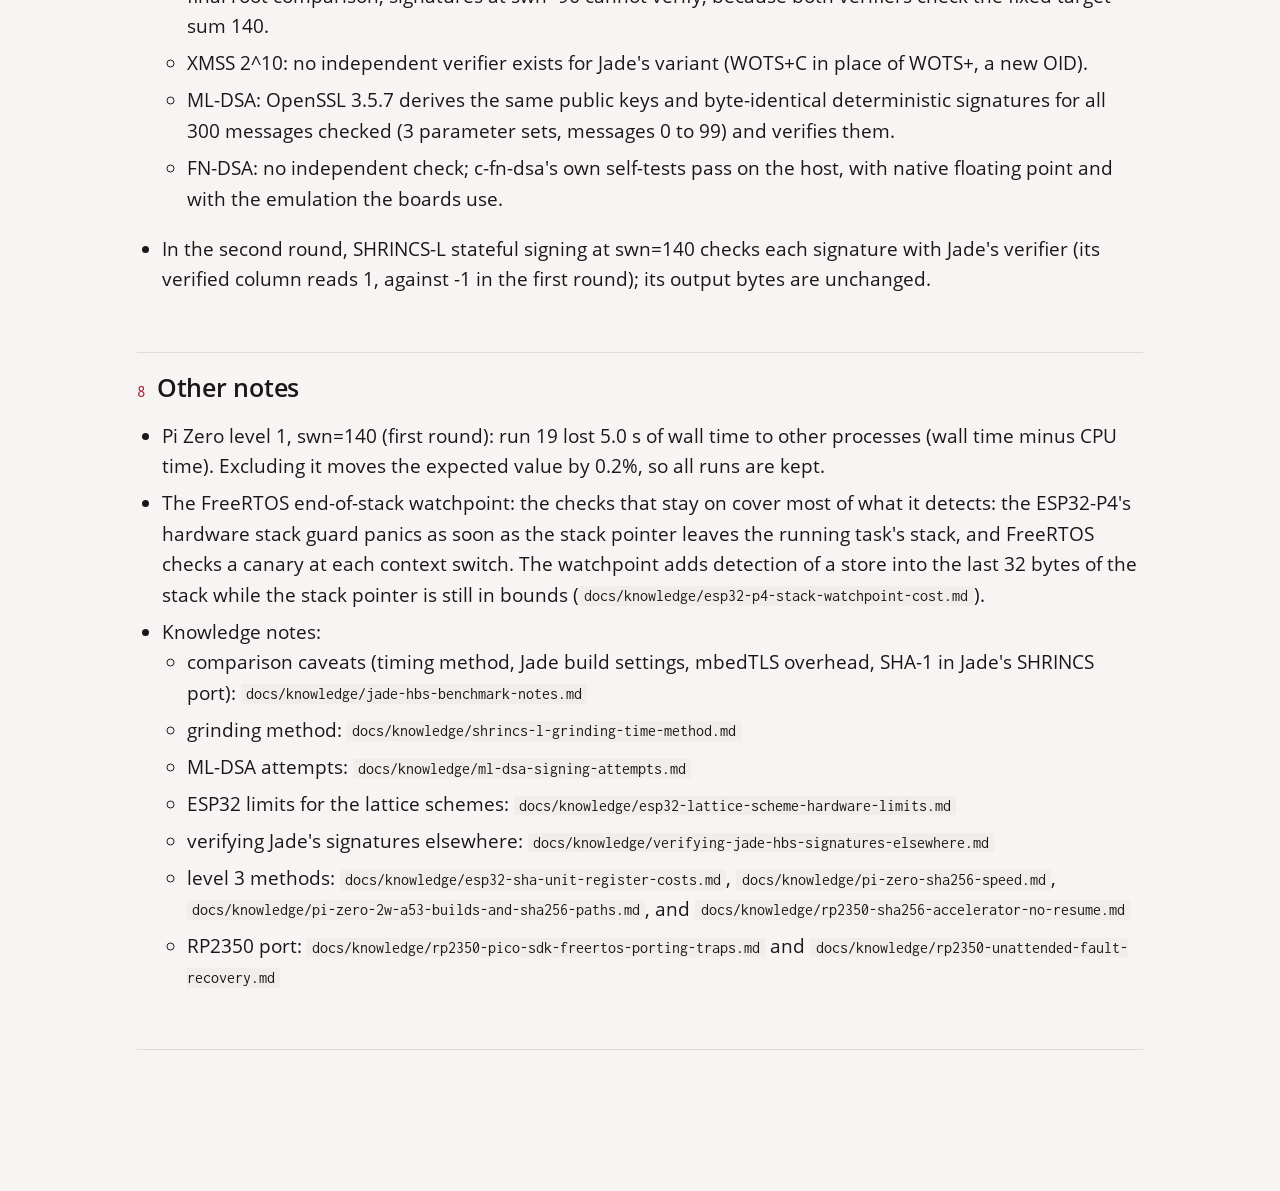
==== commit c58eb6c8: "Apply review fixes: scope the summary, Trezor labels, timing section, table numbering Name SLH-DSA-S" ====
--- a/methods.html
+++ b/methods.html
@@ -7,9 +7,8 @@
 <link rel="stylesheet" href="assets/fonts.css">
 <link rel="stylesheet" href="assets/series.css">
 <style>
-/* Page width (owner, 2026-11-24): the series' 72ch column is narrow on a desktop screen.
-   55rem is close to GitHub's 980px content width at the laptop font size; phones are
-   unaffected, since the column already fills the screen there. */
+/* Page width: 55rem, close to GitHub's 980px content width at the laptop font size;
+   phones are unaffected, since the column already fills the screen there. */
 :root{ --measure:55rem; }
 .tablewrap td.num, .tablewrap th.num{ text-align:right; }
 .tablewrap th{ white-space:normal; font-family:var(--sans); font-size:.86rem;
@@ -101,6 +100,8 @@
     <li><a href="#safeguard-settings">Safeguard settings</a></li>
     <li><a href="#levels">Levels</a></li>
     <li><a href="#implementations-and-inputs">Implementations and inputs</a></li>
+    <li><a href="#timing">Timing</a></li>
+    <li><a href="#how-the-runs-were-done">How the runs were done</a></li>
     <li><a href="#expected-values">Expected values</a></li>
     <li><a href="#correctness-and-independent-verification">Correctness and independent verification</a></li>
     <li><a href="#other-notes">Other notes</a></li>
@@ -135,12 +136,13 @@
 </li>
 </ul>
 <h2 id="levels"><a class="anchor" href="#levels"><span class="num">2</span>Levels</a></h2>
-<p>Every level runs Blockstream's scheme code (jade-hbs @ f5c90a5e) unmodified, with the same
-keys and inputs. Levels differ only in how SHA-256 is computed, build settings, and memory
-placement. On the Pi Zero 2 W, the ESP32 boards, and the RP2350, every level is also run
-with Blockstream's dual-core code paths (&quot;two cores&quot;) <a class="fnref" href="index.html#fn-8">[8]</a> <a class="fnref" href="index.html#fn-9">[9]</a>; XMSS has no dual-core path
-and runs on one core in both builds on the ESP32 boards and the RP2350, and only in the
-one-core build on the Pi Zero 2 W.</p>
+<p>Every level runs Blockstream's scheme code (jade-hbs @ f5c90a5e), with the two build-time
+edits described under Implementations and inputs, and the same keys and inputs. Levels
+differ only in how SHA-256 is computed, build settings, and memory placement. On the Pi
+Zero 2 W, the ESP32 boards, and the RP2350, every level is also run with Blockstream's
+dual-core code paths (&quot;two cores&quot;), which Jade's release builds leave compiled out <a class="fnref" href="index.html#fn-8">[8]</a>
+<a class="fnref" href="index.html#fn-9">[9]</a>; XMSS has no dual-core path and runs on one core in both builds on the ESP32 boards
+and the RP2350, and only in the one-core build on the Pi Zero 2 W.</p>
 <ul>
 <li><strong>Level 1, portable C:</strong> SHA-256 in plain C for every scheme. Pi Zero 2 W and Pi Zero:
 gcc 13.3 -O2 from each board's SDK, which compiles for that board's CPU. ESP32: ESP-IDF
@@ -157,16 +159,18 @@
 computes in plain C while the first holds the accelerator.</li>
 <li><strong>Level 3, tuned:</strong> Pi Zero 2 W: OpenSSL 3.4.1's NEON SHA-256 block function, called
 directly, with a big-endian single-block copy for SLH-DSA, a native-word-order SHA-256
-API for SHRINCS and XMSS, -O3, and LTO, chosen over the Pi Zero's integer code in a
-screen (<code>docs/knowledge/pi-zero-2w-a53-builds-and-sha256-paths.md</code>). Pi Zero: a modified
+API for SHRINCS and XMSS, -O3, and LTO, chosen over the Pi Zero's integer code in
+screening runs (short timing runs that compare builds and are not reported in the
+tables; <code>docs/knowledge/pi-zero-2w-a53-builds-and-sha256-paths.md</code>). Pi Zero: a modified
 copy of OpenSSL 3.4.1's ARM assembly, the same native-word-order API, -O3, and LTO.
 ESP32: register-level SHA unit access that rewrites only the message words that changed
 (this relies on the unit keeping its message registers, verified on both chips but not
 documented by Espressif), hot code in IRAM, larger caches, and -O3. RP2350:
 register-level accelerator access, the hash-based and SHA-256 code in SRAM, -O3, and the
 ESP32 boards' SHA-256 context code; with two cores, the second core hashes with the Pi
-Zero's level-3 assembly, assembled as Thumb-2. Chosen in a screen of the accelerator
-paths (<code>docs/knowledge/rp2350-sha256-accelerator-no-resume.md</code>) and of code placement.</li>
+Zero's level-3 assembly, assembled as Thumb-2. Chosen in screening runs of the
+accelerator paths (<code>docs/knowledge/rp2350-sha256-accelerator-no-resume.md</code>) and of code
+placement.</li>
 <li><strong>Calibration:</strong> Blockstream's unmodified Jade firmware on our ESP32-S3 board, timed on
 the host over USB, as Blockstream measured.</li>
 <li><strong>Lattice schemes:</strong> ML-DSA and FN-DSA run at levels 1 and 3 with those levels' compiler
@@ -180,10 +184,17 @@
 <h2 id="implementations-and-inputs"><a class="anchor" href="#implementations-and-inputs"><span class="num">3</span>Implementations and inputs</a></h2>
 <ul>
 <li><strong>Hash-based schemes:</strong> Blockstream's code in the Jade fork (github.com/DmitriiKJ/Jade,
-branch <code>hash_based_signatures</code>, commit f5c90a5e), unmodified, in every round.</li>
+branch <code>hash_based_signatures</code>, commit f5c90a5e), in every round. The builds copy its
+scheme sources and make two edits (<code>harness/linux/Makefile</code>,
+<code>harness/esp-idf/main/CMakeLists.txt</code>, <code>harness/pico/CMakeLists.txt</code>): they rename
+slhdsa-c's <code>sha2_256_compress()</code> to <code>sha2_256_compress_soft()</code>, so that each level
+supplies its own SHA-256 block function, and in two-core builds they delete the line
+<code>#define CONFIG_FREERTOS_UNICORE 1</code> at the top of <code>slh_dsa.c</code> and <code>wots_c.c</code>, which
+otherwise compiles out Blockstream's dual-core code paths. Jade's release keeps that
+line and signs on one core.</li>
 <li><strong>ML-DSA:</strong> mldsa-native v2.0.0 (PQ Code Package, commit
 834a90d5e846ffa1e1611bd24e160bb2e9b86d35; Apache-2.0 OR ISC OR MIT), unmodified,
-portable C backend. Two configurations: the default, and <code>MLD_CONFIG_REDUCE_RAM</code>
+portable C backend. Two configurations: the default and <code>MLD_CONFIG_REDUCE_RAM</code>
 (&quot;reduced RAM&quot;), which recomputes data instead of keeping it and gives byte-identical
 outputs.</li>
 <li><strong>FN-DSA:</strong> c-fn-dsa by Thomas Pornin (commit 1b858880dcac091b5e5f84f0e4d8617c35ba1392;
@@ -196,19 +207,71 @@
 seed, as in the first round. Lattice signing uses the key pair generated from input 0,
 with an empty context string.</li>
 </ul>
-<h2 id="expected-values"><a class="anchor" href="#expected-values"><span class="num">4</span>Expected values</a></h2>
+<h2 id="timing"><a class="anchor" href="#timing"><span class="num">4</span>Timing</a></h2>
+<ul>
+<li><strong>Clocks:</strong> the Pi boards read <code>CLOCK_MONOTONIC</code> for wall time and
+<code>CLOCK_PROCESS_CPUTIME_ID</code> for the process's CPU time; the ESP32 boards read
+<code>esp_timer_get_time()</code>; the RP2350 reads <code>time_us_64()</code> (through a stand-in for
+ESP-IDF's <code>esp_timer.h</code>). All three count microseconds or finer
+(<code>harness/common/common.c</code>).</li>
+<li><strong>Inside the timed call:</strong> the scheme's library call, plus, for hash-based key
+generation, the SHA-512 seed derivation that precedes it. Copying keys and inputs,
+restoring keys, and verifying new signatures happen outside it.</li>
+<li><strong>Wall time:</strong> every table reports wall time. The Pi boards also record CPU time, which
+shows when other processes took time from a run; the microcontrollers record wall time
+only.</li>
+<li><strong>Pauses in Jade's grinding:</strong> Jade's WOTS+C grinding loops call <code>vTaskDelay(1)</code>: on one
+core once at the start and once every 100,000 counter values, and in the two-core code
+once every 100,000 counter values on the second core. On the ESP32 boards and the RP2350
+each call waits for the next FreeRTOS tick (100 Hz), between 0 and 10 ms, and that wait
+is inside the timed call; on the Pi boards the call does nothing
+(<code>harness/linux/shim/freertos/task.h</code>). An estimate, not a measurement: SHRINCS-L
+stateful signing at swn=140 needs 6,218,398 attempts on average, so about 63 pauses per
+message on one core, about 0.3 to 0.6 s, which is 0.5 to 2.0% of the microcontrollers'
+level-3 one-core figures (ESP32-P4 fastest, RP2350 slowest). Stateless signing grinds
+WOTS+C at two layers, so it pauses about twice as often, a smaller share of its much
+longer time; SHRINCS-B's grinding at swn=2040 needs too few attempts to pause more than
+once.</li>
+</ul>
+<h2 id="how-the-runs-were-done"><a class="anchor" href="#how-the-runs-were-done"><span class="num">5</span>How the runs were done</a></h2>
+<p>The measurements were made in four rounds. The tables name a round only where they compare
+rounds or come from the first.</p>
+<ul>
+<li><strong>First round:</strong> the hash-based schemes on the Pi Zero, the ESP32-P4, and the ESP32-S3
+at every level, plus the builds for the cost of safeguards (Tables 21a and 21b) and
+Jade's own firmware on our ESP32-S3 board (Table 22).</li>
+<li><strong>Second round:</strong> the hash-based schemes again on the same three boards, with builds
+that also carry the lattice schemes and embedded verification vectors <a class="fnref" href="index.html#fn-40">[40]</a>. These
+boards' hash-based signing, key generation, and memory figures come from it.</li>
+<li><strong>Third round:</strong> verification at every level and the lattice schemes at levels 1 and 3
+on the same three boards, with the second round's builds printing times to 1 µs instead
+of 0.1 ms. At 0.1 ms, operations under about 3 ms carry one or two significant figures,
+and averaging does not remove the rounding for deterministic operations
+(<code>docs/knowledge/benchmark-timing-resolution-and-untimed-work.md</code>); the second round's
+ESP32 level-1 lattice runs also covered inputs 0 to 9 only (n=10), and the third round
+runs n=100 over inputs 0 to 99. These boards' verification and lattice figures come from
+it. For operations of 3 ms or more, its means agree with the second round's within 0.52%
+on the ESP32-P4 and within 0.30% on the ESP32-S3, apart from level-1 FN-DSA-512
+verification (1.22%), where rounding each third-round run to 0.1 ms reproduces the
+second round's mean. On the Pi Zero, wall-time means differ between the rounds by up to
+5.48% (31 of 49 within 1%), while CPU-time means differ by at most 1.56% (48 of 49
+within 1%): the difference is time taken by other processes during some runs.</li>
+<li><strong>Fourth round:</strong> the Pi Zero 2 W and the RP2350, every operation, printing times to 1
+µs.</li>
+</ul>
+<h2 id="expected-values"><a class="anchor" href="#expected-values"><span class="num">6</span>Expected values</a></h2>
 <ul>
 <li>SHRINCS-L stateful signing at swn=140: messages 0 to 9 need 1,923,081 WOTS+C attempts on
 average against the expectation of 6,218,398, so a plain mean over them is not an
 estimate of the expected signing time. On the Pi Zero 2 W and Pi Zero the fit uses the
 swn=140 job alone; on the ESP32 boards and the RP2350 it pools the swn=96 and swn=140
 runs of one job set.</li>
-<li>SHRINCS stateless signing: the method is in the caption of Table D7; per-fit
+<li>SHRINCS stateless signing: the method is in footnote <a class="fnref" href="index.html#fn-20">[20]</a> on the results page; per-fit
 coefficients are in <a href="results/derived/stateless_fit.csv"><code>results/derived/stateless_fit.csv</code></a>.</li>
-<li>ML-DSA signing: see the text after Tables D9a and D9b; per-fit coefficients are in
-<a href="results/derived/mldsa_fit.csv"><code>results/derived/mldsa_fit.csv</code></a>.</li>
-</ul>
-<h2 id="correctness-and-independent-verification"><a class="anchor" href="#correctness-and-independent-verification"><span class="num">5</span>Correctness and independent verification</a></h2>
+<li>ML-DSA signing: the method is in footnote <a class="fnref" href="index.html#fn-33">[33]</a> on the results page; per-fit coefficients
+are in <a href="results/derived/mldsa_fit.csv"><code>results/derived/mldsa_fit.csv</code></a>.</li>
+</ul>
+<h2 id="correctness-and-independent-verification"><a class="anchor" href="#correctness-and-independent-verification"><span class="num">7</span>Correctness and independent verification</a></h2>
 <ul>
 <li>Correctness, first round: every one-core output matches the Pi Zero level 2 output byte
 for byte (Pi Zero: four other first-round runs, 4,436 rows; ESP32: 32 job sets, 904
@@ -216,15 +279,15 @@
 in bytes because the first valid counter found wins. Correctness of that path rests on
 the two-core self-test, which signs and verifies with a consistent key and passed in all
 16 two-core SHRINCS job sets.</li>
-<li>Correctness, rounds 2 to 4: <code>scripts/check_r2.py</code> against the host reference outputs
-over every second-round job used here (234 Pi Zero jobs and 78 complete ESP32 job sets),
-85 complete round-3 jobs and job sets, the 273 round-4 Pi Zero 2 W jobs, and the 39
-round-4 RP2350 job sets used: PASS: 58919/58919 rows pass. Every output equals the
-host's byte for byte except 153 two-core SHRINCS signatures in 44 job groups, where
-Blockstream's dual-core grinding returned a different counter. 91 of them (self-tests
-and stateless signing) verified; the other 62 are SHRINCS-B stateful signatures made
-with the fixed key and SHRINCS-L signatures at swn=96, which cannot be verified
-(Independent verification, below).</li>
+<li>Correctness, second to fourth rounds: <code>scripts/check_r2.py</code> against the host reference
+outputs over every second-round job used here (234 Pi Zero jobs and 78 complete ESP32
+job sets), 85 third-round jobs and job sets, the 273 fourth-round Pi Zero 2 W jobs, and
+the 39 fourth-round RP2350 job sets used: 58,919 of 58,919 rows pass. Every output
+equals the host's byte for byte except 153 two-core SHRINCS signatures in 44 job groups,
+where Blockstream's dual-core grinding returned a different counter. 91 of them
+(self-tests and stateless signing) verified; the other 62 are SHRINCS-B stateful
+signatures made with the fixed key and SHRINCS-L signatures at swn=96, which cannot be
+verified (independent verification, below).</li>
 <li>Independent verification (host only, with <code>scripts/slh_dsa_openssl_verify.py</code>,
 <code>scripts/fips205_sha2_check.py</code>, <code>scripts/shrincs_cpp_verify.py</code>,
 <code>scripts/xmss_fixed_key_check.c</code>, and <code>scripts/check_mldsa_openssl.py</code>):
@@ -235,9 +298,9 @@
 generation, including screening runs) equals OpenSSL's output, and the second round's
 host reference outputs for SLH-DSA-SHA2-128s (100 signatures and 100 keys) equal
 OpenSSL's, which every board's second-round output and the Pi Zero 2 W's and RP2350's
-round-4 outputs equal.</li>
+fourth-round outputs equal.</li>
 <li>SPHINCS+ 2^40 (parameters OpenSSL cannot load): a FIPS 205 verifier written from the
-standard, and cross-checked against OpenSSL on SLH-DSA-SHA2-128s, verifies the
+standard and cross-checked against OpenSSL on SLH-DSA-SHA2-128s, verifies the
 signature of message 0 and reproduces every key generation output; signatures of
 messages 1 to 99 were not checked independently.</li>
 <li>SHRINCS: shrincs-cpp (BlockstreamResearch, commit 7643d953; a second implementation
@@ -259,7 +322,7 @@
 Jade's verifier (its verified column reads 1, against -1 in the first round); its output
 bytes are unchanged.</li>
 </ul>
-<h2 id="other-notes"><a class="anchor" href="#other-notes"><span class="num">6</span>Other notes</a></h2>
+<h2 id="other-notes"><a class="anchor" href="#other-notes"><span class="num">8</span>Other notes</a></h2>
 <ul>
 <li>Pi Zero level 1, swn=140 (first round): run 19 lost 5.0 s of wall time to other
 processes (wall time minus CPU time). Excluding it moves the expected value by 0.2%, so
--- a/assets/series.css
+++ b/assets/series.css
@@ -1,4 +1,4 @@
-/* Minimal reset -- the artifact host supplied one; a standalone page must not assume it. */
+/* Minimal reset. */
 *,*::before,*::after{ box-sizing:border-box; }
 html{ -webkit-text-size-adjust:100%; font-size:106%; }   /* ~17px phones */
 @media (min-width:640px){  html{ font-size:113%; } }     /* ~18px tablets */
@@ -203,8 +203,7 @@
     letter-spacing:-.022em; text-wrap:balance;
     margin:0 0 1.1rem; padding:0; border:0;
   }
-  /* Direct children only. The reviewer brief is a .note inside this block and must not inherit
-     the muted treatment: it is the first thing the intended reader needs to read. */
+  /* Direct children only, so a .note inside this block keeps its normal color. */
   .partbreak > p{
     font-size:.95rem; line-height:1.65; color:var(--muted); max-width:var(--measure);
   }
@@ -263,7 +262,7 @@
     font-family:var(--mono); font-size:.73rem; color:var(--muted); line-height:1.6; }
   @media (prefers-reduced-motion:reduce){ *{ animation:none!important; transition:none!important; } }
 
-/* --- Theme toggle (standalone pages have no host-supplied control) --- */
+/* Theme toggle */
 .themetoggle{
   position:fixed; top:.9rem; right:.9rem; z-index:10;
   width:2rem; height:2rem; border-radius:50%;
@@ -273,22 +272,3 @@
 .themetoggle:hover{ color:var(--ink); border-color:var(--ink); }
 .themetoggle:focus-visible{ outline:2px solid var(--accent); outline-offset:2px; }
 @media print{ .themetoggle{ display:none; } }
-
-/* --- Series landing page --- */
-.entries{ list-style:none; padding:0; margin:2rem 0 0; }
-.entries li{ border-top:1px solid var(--rule); padding:1.3rem 0; margin:0; }
-.entries li:last-child{ border-bottom:1px solid var(--rule); }
-.entries h3{ margin:0 0 .35rem; font-size:1.12rem; }
-/* Entry titles are the primary navigation, so they carry link color: set in ink they read
-   as section headings and the eye falls through to the secondary links below them. */
-.entries h3 a{ color:var(--accent-ink); text-decoration:none; }
-.entries h3 a:hover{ text-decoration:underline; }
-.entries p{ margin:0 0 .5rem; color:var(--muted); font-size:.94rem; }
-.entries .facts{
-  font-family:var(--mono); font-size:.68rem; letter-spacing:.06em;
-  text-transform:uppercase; color:var(--faint);
-}
-.entries .pending h3{ color:var(--faint); }
-.entries .more{ margin:.85rem 0 0; }
-.entries .more a{ font-weight:600; }
-.entries .more a::after{ content:"\00A0\2192"; }
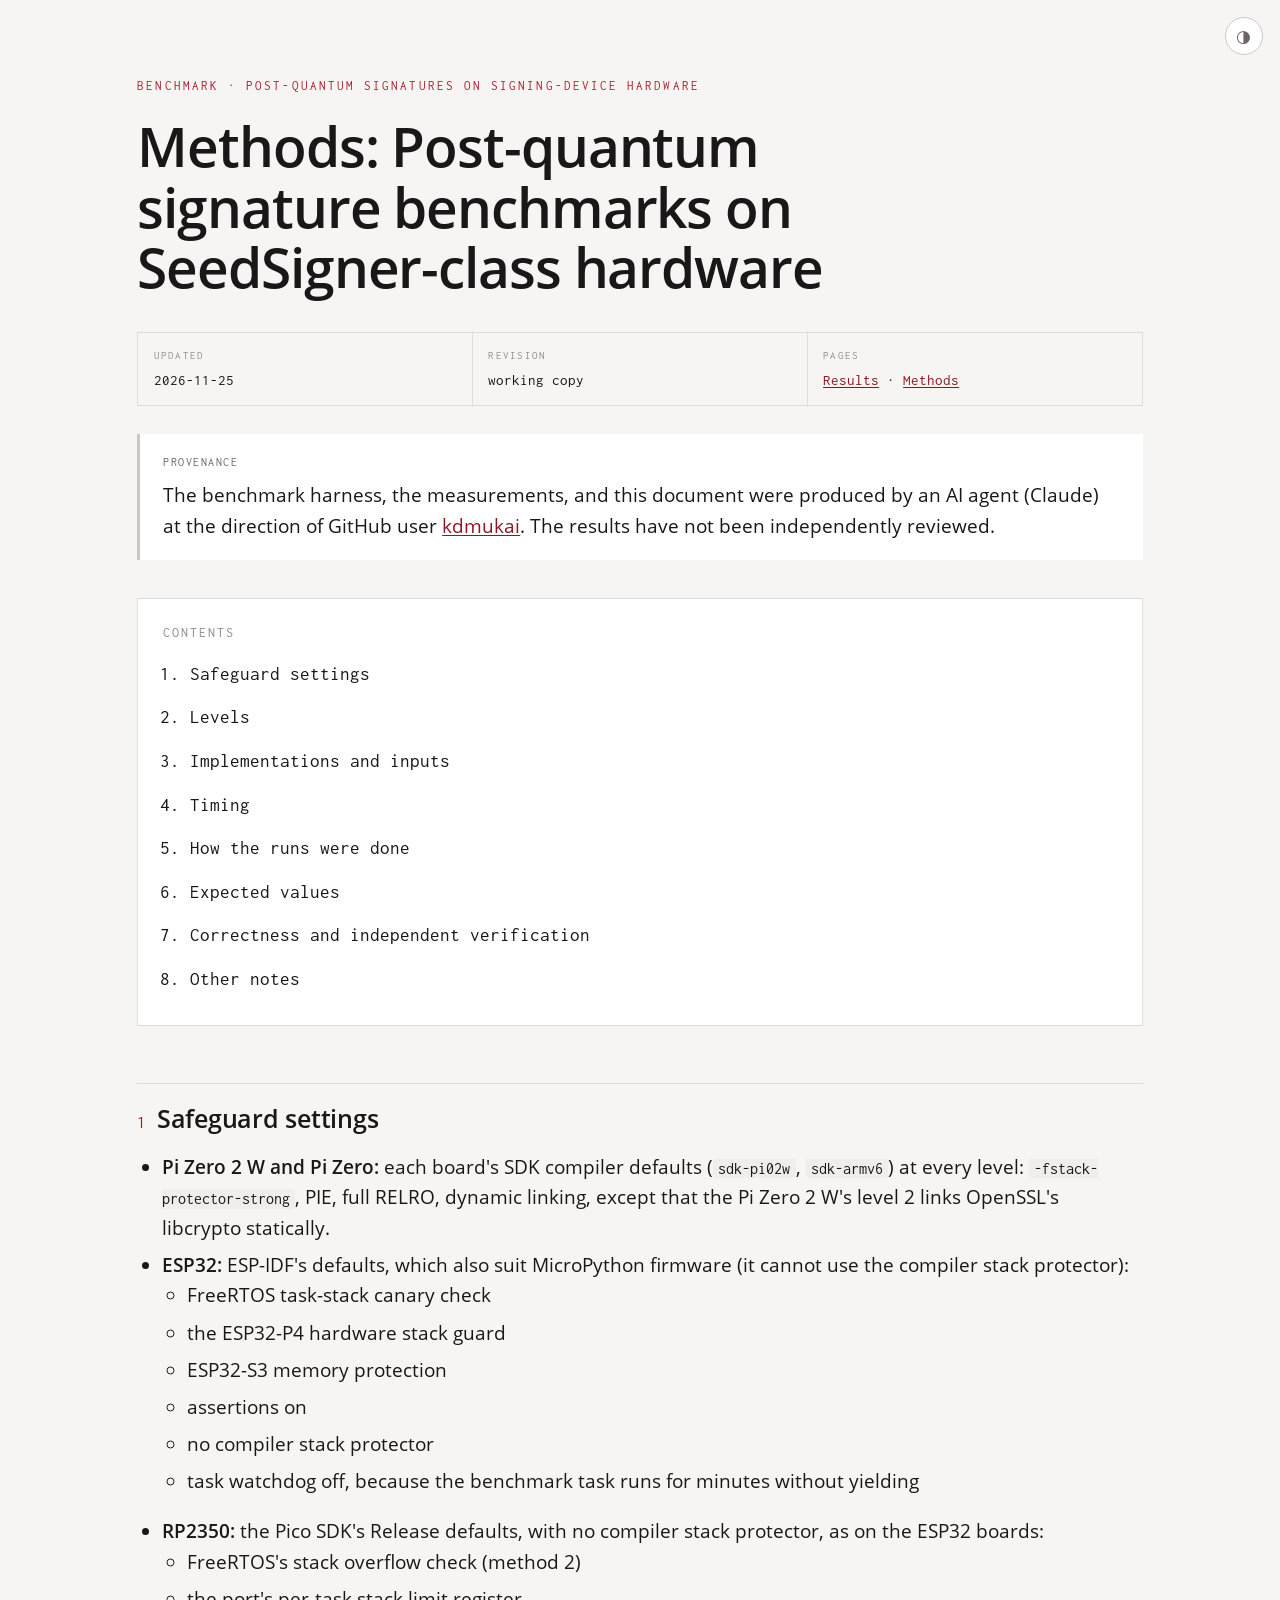
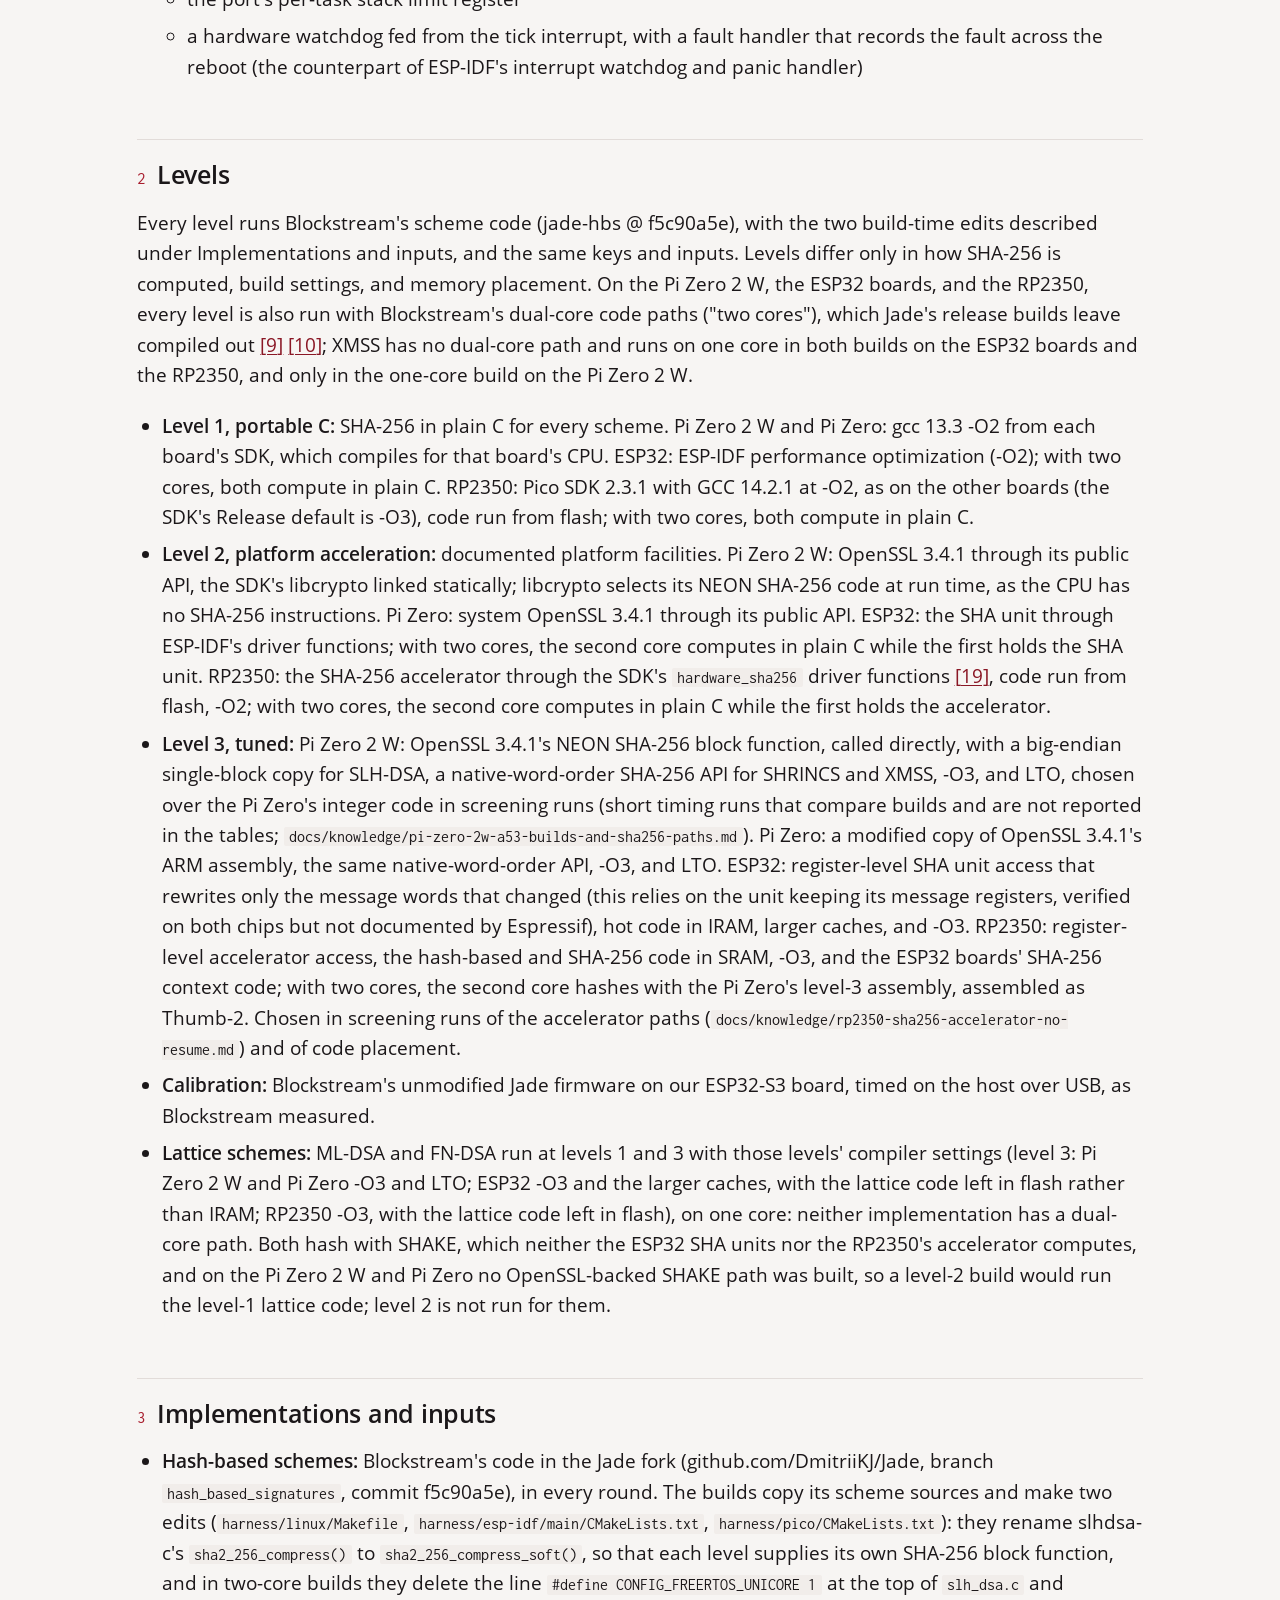
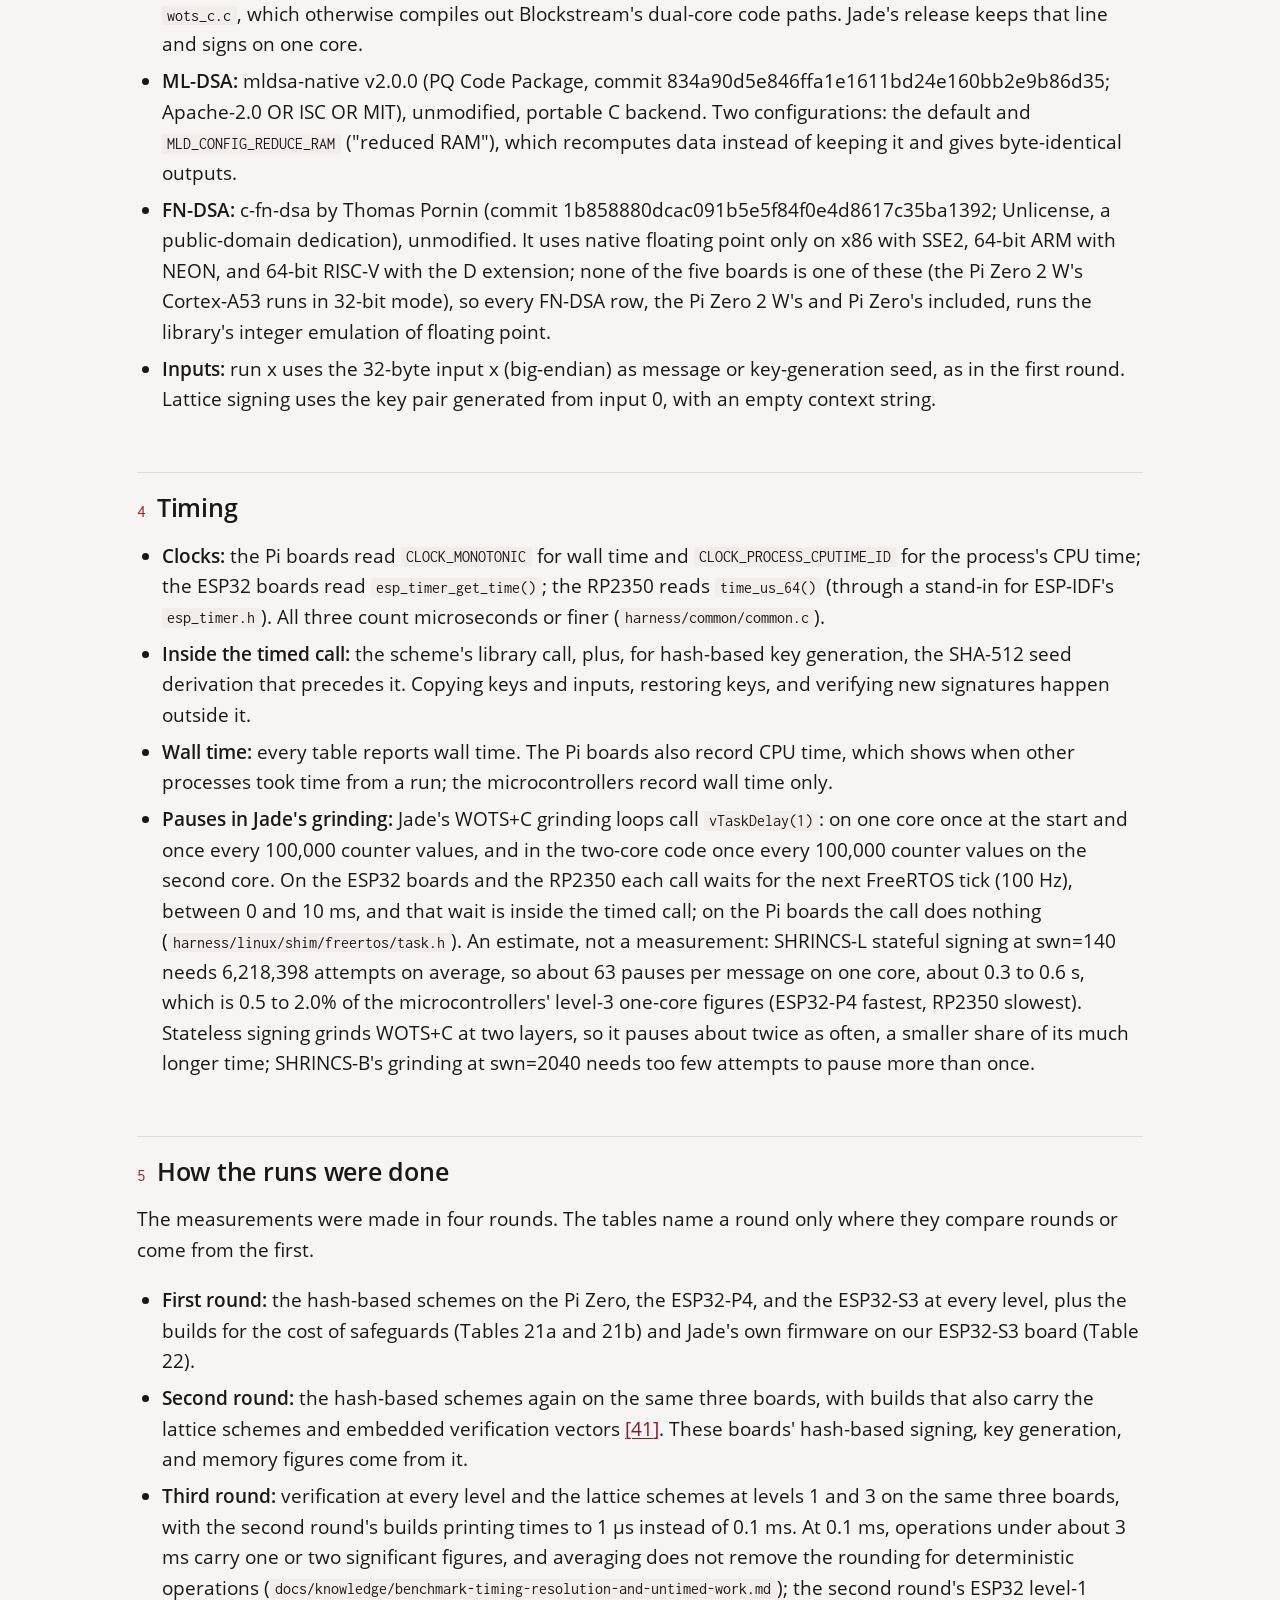
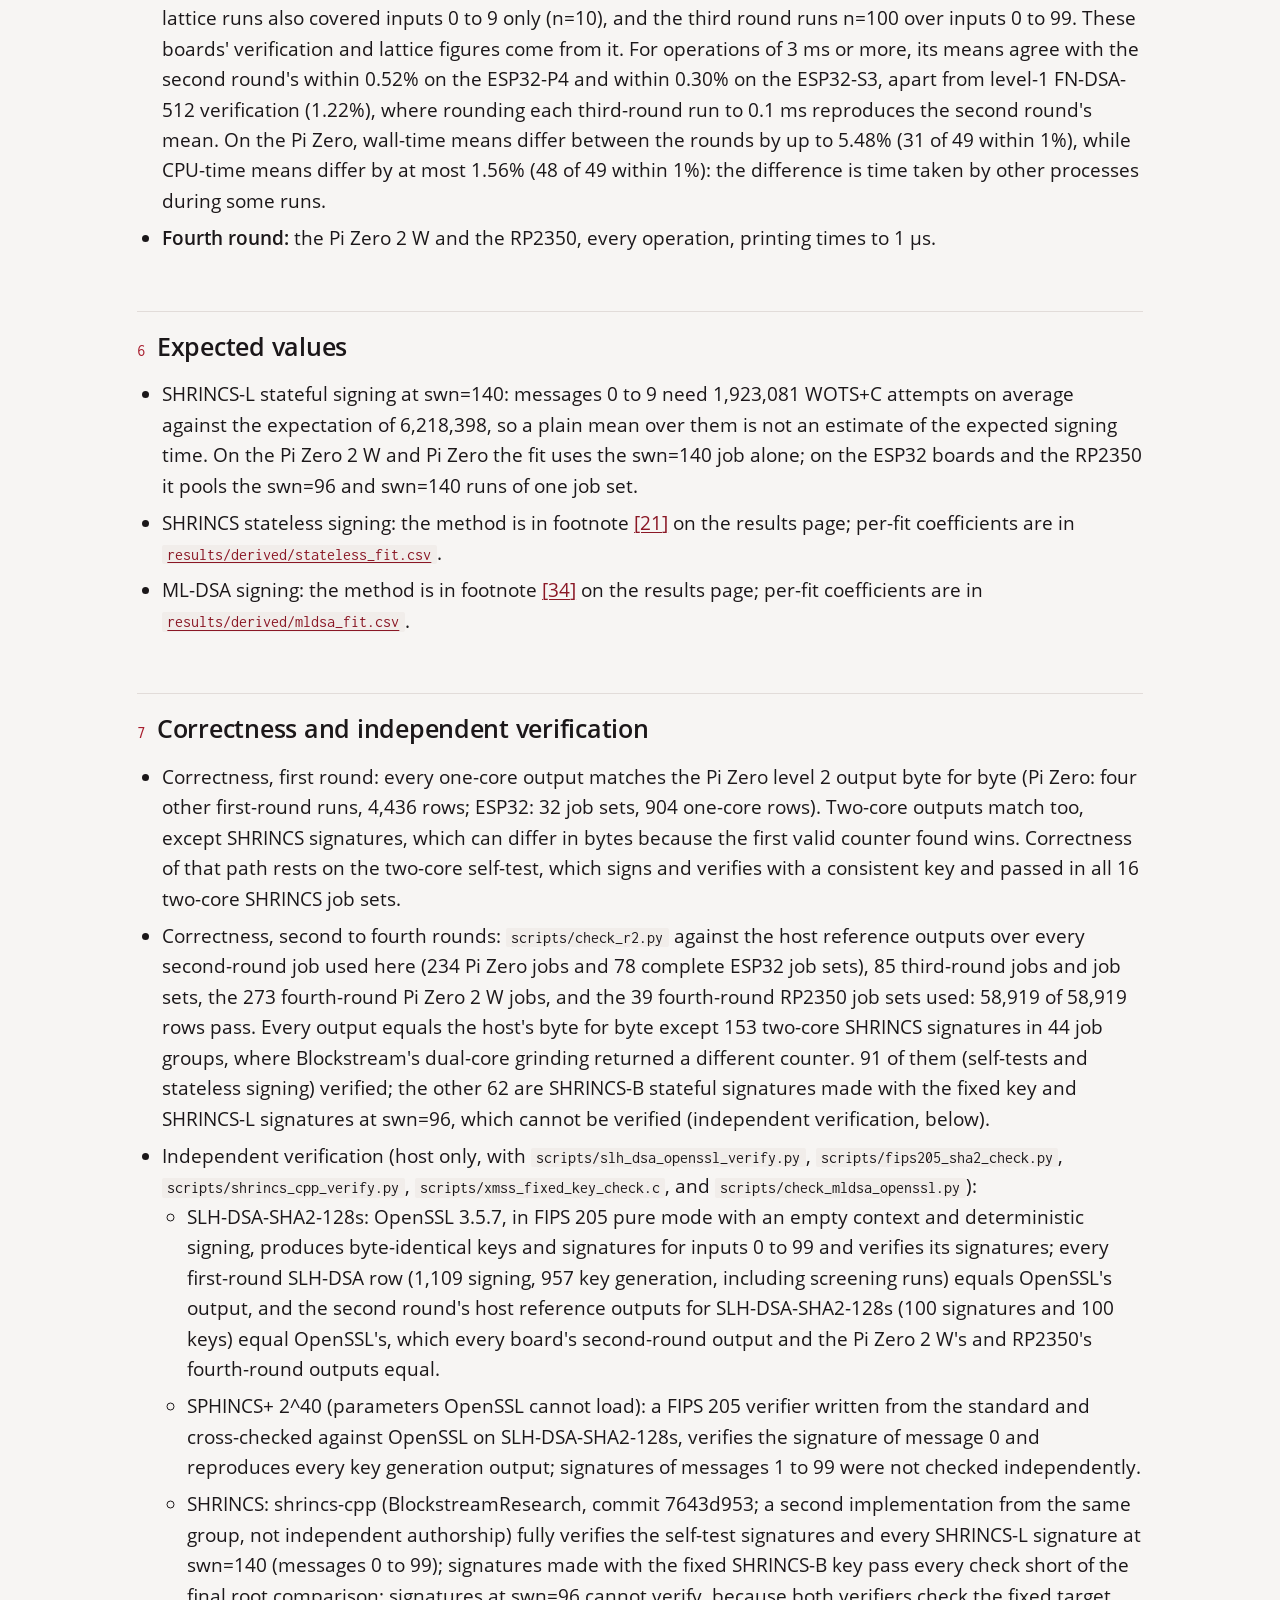
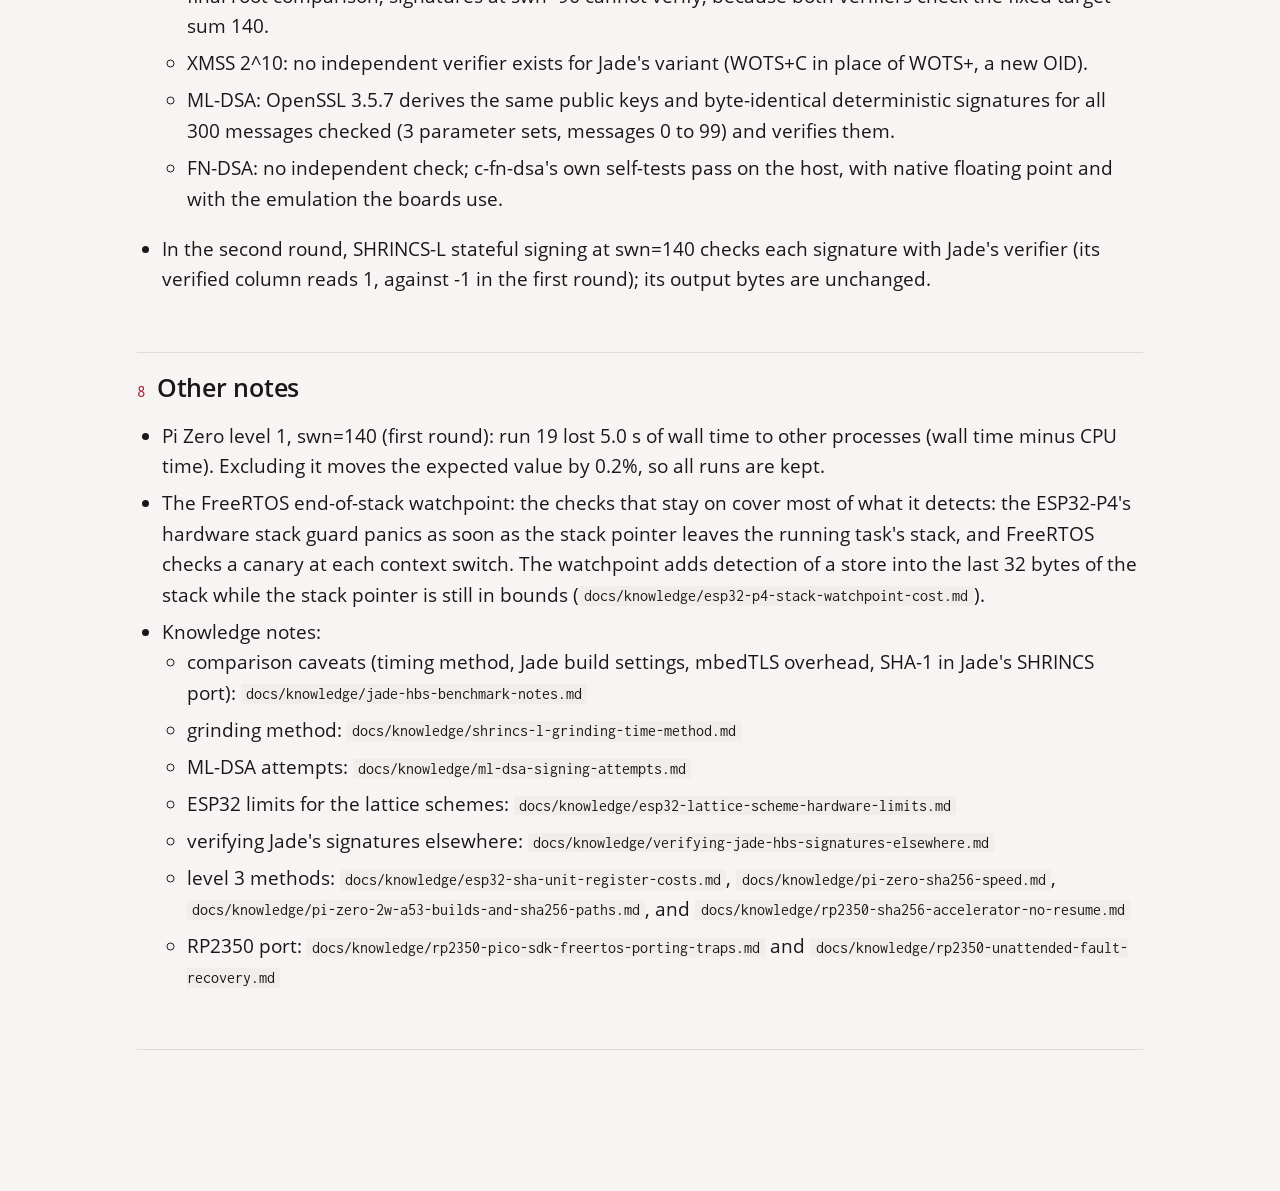
==== commit 7f0610b9: "Separate the current SHRINCS draft from the earlier design The current SHRINCS draft (SHRINCS/shrinc" ====
--- a/methods.html
+++ b/methods.html
@@ -140,8 +140,8 @@
 edits described under Implementations and inputs, and the same keys and inputs. Levels
 differ only in how SHA-256 is computed, build settings, and memory placement. On the Pi
 Zero 2 W, the ESP32 boards, and the RP2350, every level is also run with Blockstream's
-dual-core code paths (&quot;two cores&quot;), which Jade's release builds leave compiled out <a class="fnref" href="index.html#fn-8">[8]</a>
-<a class="fnref" href="index.html#fn-9">[9]</a>; XMSS has no dual-core path and runs on one core in both builds on the ESP32 boards
+dual-core code paths (&quot;two cores&quot;), which Jade's release builds leave compiled out <a class="fnref" href="index.html#fn-9">[9]</a>
+<a class="fnref" href="index.html#fn-10">[10]</a>; XMSS has no dual-core path and runs on one core in both builds on the ESP32 boards
 and the RP2350, and only in the one-core build on the Pi Zero 2 W.</p>
 <ul>
 <li><strong>Level 1, portable C:</strong> SHA-256 in plain C for every scheme. Pi Zero 2 W and Pi Zero:
@@ -155,7 +155,7 @@
 system OpenSSL 3.4.1 through its public API. ESP32: the SHA unit through ESP-IDF's
 driver functions; with two cores, the second core computes in plain C while the first
 holds the SHA unit. RP2350: the SHA-256 accelerator through the SDK's <code>hardware_sha256</code>
-driver functions <a class="fnref" href="index.html#fn-18">[18]</a>, code run from flash, -O2; with two cores, the second core
+driver functions <a class="fnref" href="index.html#fn-19">[19]</a>, code run from flash, -O2; with two cores, the second core
 computes in plain C while the first holds the accelerator.</li>
 <li><strong>Level 3, tuned:</strong> Pi Zero 2 W: OpenSSL 3.4.1's NEON SHA-256 block function, called
 directly, with a big-endian single-block copy for SLH-DSA, a native-word-order SHA-256
@@ -241,7 +241,7 @@
 at every level, plus the builds for the cost of safeguards (Tables 21a and 21b) and
 Jade's own firmware on our ESP32-S3 board (Table 22).</li>
 <li><strong>Second round:</strong> the hash-based schemes again on the same three boards, with builds
-that also carry the lattice schemes and embedded verification vectors <a class="fnref" href="index.html#fn-40">[40]</a>. These
+that also carry the lattice schemes and embedded verification vectors <a class="fnref" href="index.html#fn-41">[41]</a>. These
 boards' hash-based signing, key generation, and memory figures come from it.</li>
 <li><strong>Third round:</strong> verification at every level and the lattice schemes at levels 1 and 3
 on the same three boards, with the second round's builds printing times to 1 µs instead
@@ -266,9 +266,9 @@
 estimate of the expected signing time. On the Pi Zero 2 W and Pi Zero the fit uses the
 swn=140 job alone; on the ESP32 boards and the RP2350 it pools the swn=96 and swn=140
 runs of one job set.</li>
-<li>SHRINCS stateless signing: the method is in footnote <a class="fnref" href="index.html#fn-20">[20]</a> on the results page; per-fit
+<li>SHRINCS stateless signing: the method is in footnote <a class="fnref" href="index.html#fn-21">[21]</a> on the results page; per-fit
 coefficients are in <a href="results/derived/stateless_fit.csv"><code>results/derived/stateless_fit.csv</code></a>.</li>
-<li>ML-DSA signing: the method is in footnote <a class="fnref" href="index.html#fn-33">[33]</a> on the results page; per-fit coefficients
+<li>ML-DSA signing: the method is in footnote <a class="fnref" href="index.html#fn-34">[34]</a> on the results page; per-fit coefficients
 are in <a href="results/derived/mldsa_fit.csv"><code>results/derived/mldsa_fit.csv</code></a>.</li>
 </ul>
 <h2 id="correctness-and-independent-verification"><a class="anchor" href="#correctness-and-independent-verification"><span class="num">7</span>Correctness and independent verification</a></h2>
